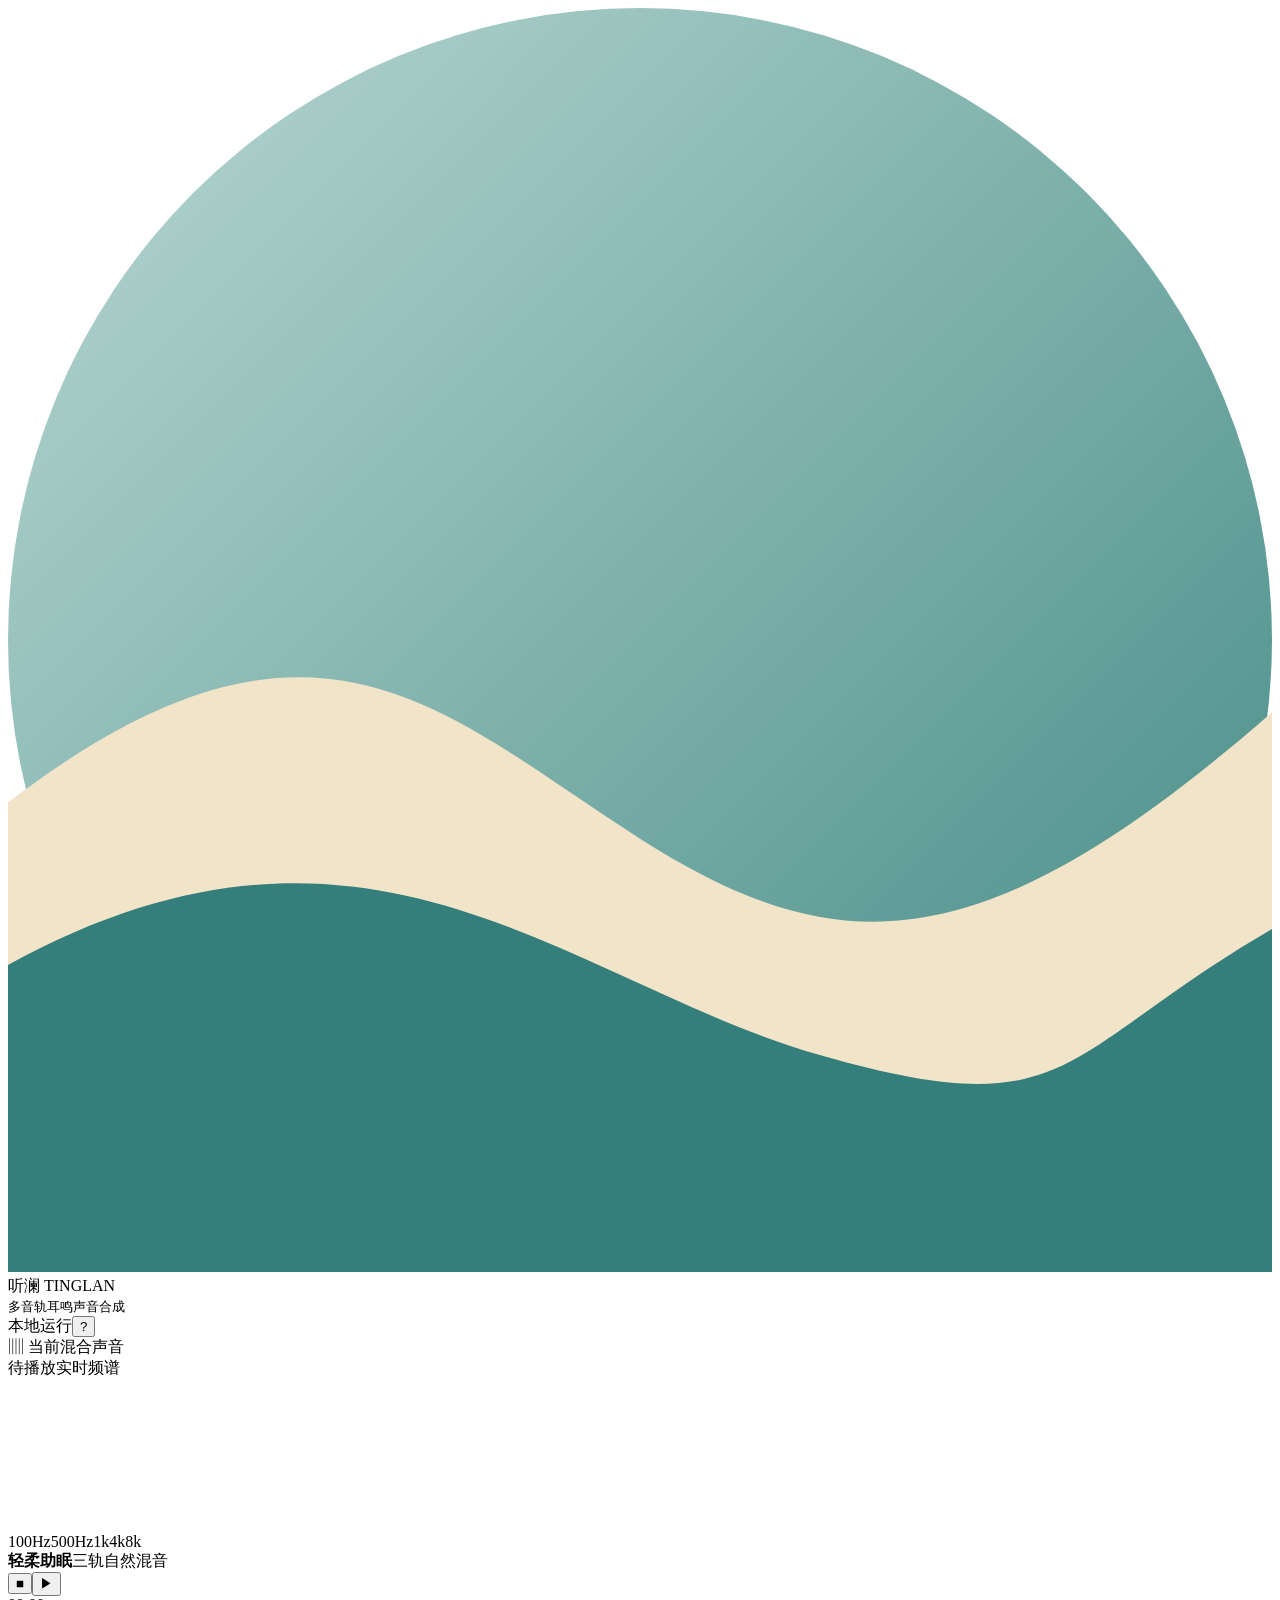
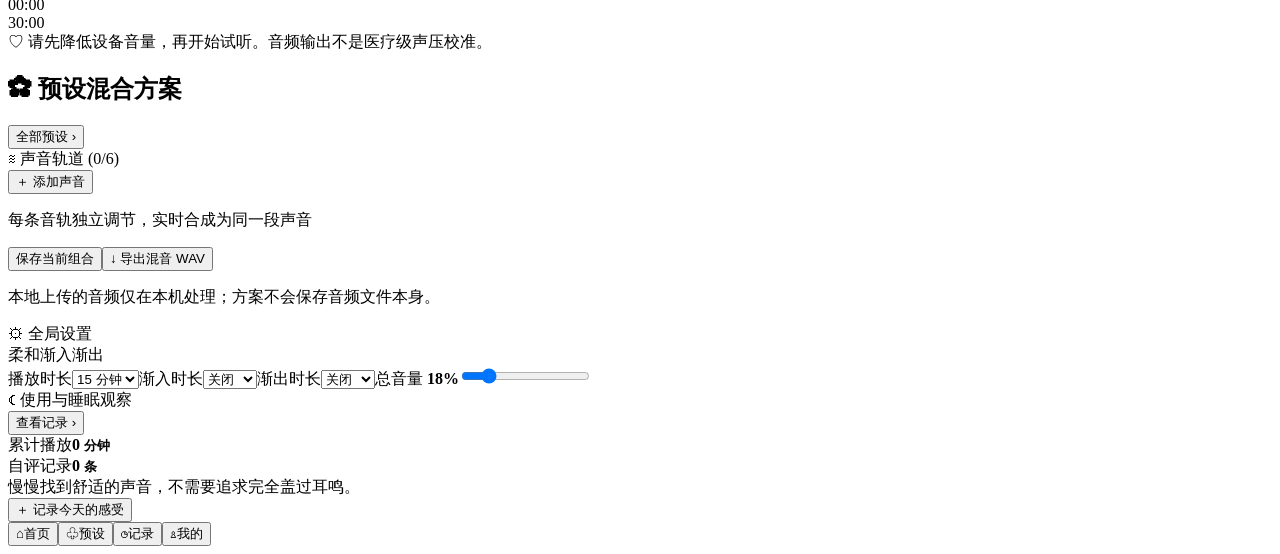
==== index.html @ 275d7456 "feat: add mobile-first four-page application shell" ====
<!doctype html>
<html lang="zh-CN">
<head>
<meta charset="UTF-8">
<meta name="viewport" content="width=device-width,initial-scale=1,viewport-fit=cover">
<meta name="theme-color" content="#f7f4ec">
<meta name="description" content="听澜 - 多音轨声音合成与耳鸣辅助管理工具。支持个性化声源混合、声音预设、使用与睡眠自评记录。">
<title>听澜 TINGLAN · 多音轨声音工作台</title>
<link rel="stylesheet" href="styles.css">
</head>
<body>
<div class="app-shell">
  <header class="app-header">
    <div class="brand-mark" aria-hidden="true"><svg viewBox="0 0 70 70"><defs><linearGradient id="logoBg" x1="0" y1="0" x2="1" y2="1"><stop stop-color="#bbd9d4"/><stop offset="1" stop-color="#3d8681"/></linearGradient></defs><circle cx="35" cy="35" r="35" fill="url(#logoBg)"/><path d="M0 44C17 31 24 39 35 46S54 53 70 39V70H0Z" fill="#f2e4c9"/><path d="M0 53C20 42 31 54 45 58S58 58 70 51V70H0Z" fill="#347e7b"/></svg></div>
    <div class="brand-name"><div>听澜 <span>TINGLAN</span></div><small>多音轨耳鸣声音合成</small></div>
    <div class="top-actions"><span class="local-pill"><span class="local-dot"></span> 本地运行</span><button class="icon-button" id="topHelp" title="使用须知" aria-label="使用须知">?</button></div>
  </header>
  <main id="page-home" class="page" aria-label="首页">
    <section class="panel hero-panel">
      <div class="section-title"><div><span class="mini-wave">▥</span> 当前混合声音</div><div class="hero-meta"><span class="quiet-chip" id="heroStatus">待播放</span><span class="quiet-chip">实时频谱</span></div></div>
      <div class="wave-frame"><canvas id="spectrum" aria-label="声音频谱示意图或实时频谱"></canvas><div class="frequency-legend"><span>100Hz</span><span>500Hz</span><span>1k</span><span>4k</span><span>8k</span></div></div>
      <div class="player-line"><div class="player-text"><strong id="activeName">轻柔助眠</strong><span id="trackSummary">三轨自然混音</span></div><div class="player-actions"><button class="round-light" id="stopBtn" title="结束播放" aria-label="结束播放">■</button><button class="play-primary" id="playBtn" aria-label="开始播放">▶</button></div></div>
      <div class="progress-line"><span id="timeElapsed">00:00</span><div class="progress-track"><div id="progressFill"></div></div><span id="timeTotal">30:00</span></div>
      <div class="safe-note"><span>♡</span> 请先降低设备音量，再开始试听。音频输出不是医疗级声压校准。</div>
    </section>
    <section class="section-block"><div class="section-heading"><h2><span class="heading-icon">✿</span> 预设混合方案</h2><button class="text-link" data-page-link="presets">全部预设 <span>›</span></button></div><div id="quickPresets" class="quick-presets"></div></section>
    <section class="panel mixer-panel"><div class="section-title"><div><span class="mini-wave">≋</span> 声音轨道 <span class="count-muted" id="trackCount">(0/6)</span></div><button class="subtle-btn" id="addTrack">＋ 添加声音</button></div><p class="sub-description">每条音轨独立调节，实时合成为同一段声音</p><div id="trackList" class="track-list"></div><div class="mixer-footer"><button class="outline-btn" id="saveMix">保存当前组合</button><button class="outline-btn" id="exportWav">↓ 导出混音 WAV</button></div><p class="microcopy">本地上传的音频仅在本机处理；方案不会保存音频文件本身。</p></section>
    <section class="panel global-panel"><div class="section-title"><div><span class="heading-icon">⚙</span> 全局设置</div><span class="quiet-chip">柔和渐入渐出</span></div><div class="setting-grid"><label>播放时长<select id="duration"><option value="15">15 分钟</option><option value="30">30 分钟</option><option value="45">45 分钟</option><option value="60">60 分钟</option><option value="90">90 分钟</option></select></label><label>渐入时长<select id="fadeIn"><option value="0">关闭</option><option value="3">3 秒</option><option value="5">5 秒</option><option value="10">10 秒</option></select></label><label>渐出时长<select id="fadeOut"><option value="0">关闭</option><option value="3">3 秒</option><option value="5">5 秒</option><option value="10">10 秒</option></select></label><label>总音量 <strong id="masterVal">18%</strong><input id="masterVolume" type="range" min="0" max="100" step="1" value="18" aria-label="总音量"></label></div></section>
    <section class="panel mini-journal"><div class="section-title"><div><span class="heading-icon">☾</span> 使用与睡眠观察</div><button class="text-link" data-page-link="records">查看记录 ›</button></div><div class="journal-highlight"><div><span class="muted">累计播放</span><strong id="todayMinutes">0 <small>分钟</small></strong></div><div><span class="muted">自评记录</span><strong id="homeLogCount">0 <small>条</small></strong></div><div class="journal-note">慢慢找到舒适的声音，不需要追求完全盖过耳鸣。</div></div><button class="subtle-btn wide" data-action="openJournal">＋ 记录今天的感受</button></section>
  </main>
  <main id="page-presets" class="page" hidden aria-label="预设">
    <section class="search-row"><label class="search-field"><span>⌕</span><input type="search" id="presetSearch" placeholder="搜索预设 / 声音组合" autocomplete="off"></label><button class="icon-button" id="resetFilter" title="清除筛选">☷</button></section>
    <div class="category-chips" id="categoryChips"></div>
    <section class="feature-banner"><div class="feature-copy"><span class="feature-eyebrow">✦ 今晚的声音建议</span><h2>给安静的夜晚<br>一点柔和的背景声</h2><p>雨声与低频宽带声音轻柔融合，试着让注意力从耳鸣转向环境。</p><button class="primary-small" data-preset="sleep">使用轻柔助眠 <span>›</span></button></div><div class="moon-art" aria-hidden="true"><span></span><i></i><b></b></div></section>
    <div class="section-heading"><h2><span class="heading-icon">▦</span> 精选预设</h2><span class="section-hint">点击即可加载到混音器</span></div><div id="presetGrid" class="preset-grid"></div>
    <div class="section-heading my-heading"><h2><span class="heading-icon">♧</span> 我的自定义预设</h2><span class="section-hint" id="customCount">0 个</span></div><div id="customPresets" class="custom-presets"></div><button class="primary full-width create-preset" data-action="newMix">＋ 新建混合方案</button>
  </main>
  <main id="page-records" class="page" hidden aria-label="记录">
    <section class="panel overview-panel"><div class="section-title"><div><span class="heading-icon">▥</span> 本周概览</div><span class="muted smaller" id="weekRange"></span></div><div class="metric-grid"><div><span>本周播放</span><strong id="weeklyDuration">0<small>分钟</small></strong><em>已完成播放</em></div><div><span>记录天数</span><strong id="weeklyDays">0<small>天</small></strong><em>使用或自评</em></div><div><span>平均入睡</span><strong id="averageSleep">—<small>分钟</small></strong><em>仅统计已填记录</em></div></div></section>
    <section class="panel chart-panel"><div class="section-title"><div><span class="heading-icon">〰</span> 耳鸣困扰变化</div><div class="segments" id="trendSegments"><button data-days="7" class="selected">7天</button><button data-days="30">30天</button><button data-days="90">90天</button></div></div><p class="sub-description">0表示完全不困扰，10表示极度困扰；显示的是你的自评，不是听力检测结果。</p><div id="chartWrap"><canvas id="trendCanvas"></canvas><div id="chartEmpty" class="chart-empty" hidden>还没有自评数据 · 记录后会显示趋势</div></div></section>
    <section class="panel list-panel"><div class="section-title"><div><span class="heading-icon">☾</span> 睡眠记录</div><button class="text-link" data-action="openJournal">＋ 添加</button></div><div id="sleepRows" class="data-rows"></div></section>
    <section class="panel list-panel"><div class="section-title"><div><span class="heading-icon">♧</span> 声音使用日志</div><span class="section-hint" id="sessionsCount"></span></div><div id="sessionRows" class="data-rows"></div></section>
    <section class="panel list-panel"><div class="section-title"><div><span class="heading-icon">✎</span> 自评日记</div><button class="text-link" data-action="openJournal">新增自评 ›</button></div><div id="journalRows" class="data-rows"></div></section>
    <section class="panel export-panel"><div><h3>导出个人记录</h3><p>下载本机保存的声音使用及自评数据，便于复诊时和医生讨论。</p></div><button class="primary-small" id="exportCsv">↓ 导出 CSV</button></section>
  </main>
  <main id="page-me" class="page" hidden aria-label="我的">
    <section class="profile-panel"><div class="profile-avatar"><svg viewBox="0 0 70 70"><circle cx="35" cy="35" r="35" fill="#b0d2ce"/><path d="M0 48L23 21l17 21 12-15 18 24v19H0" fill="#82b6b1"/><path d="M0 57q16-14 35 0t35-4v17H0" fill="#408984"/></svg></div><div class="profile-detail"><h2 id="profileName">听澜用户</h2><p>你的声音偏好，仅保存在此设备</p><span class="soft-tag">☘ 温柔聆听者</span></div><button class="profile-edit" id="editName">编辑 ›</button></section>
    <section class="panel user-stats"><div><span>我的预设</span><strong id="myPresetCount">0 <small>个</small></strong></div><div><span>累计播放</span><strong id="myHours">0 <small>分钟</small></strong></div><div><span>自评记录</span><strong id="myLogCount">0 <small>条</small></strong></div></section>
    <section class="panel menu-panel"><button data-page-link="presets"><span>♧</span> 我的预设 <b>›</b></button><button data-action="playbackSettings"><span>☷</span> 播放设置 <b>›</b></button><button data-action="tinnitusFile"><span>▤</span> 耳鸣档案 <b>›</b></button><button data-action="openJournal"><span>☾</span> 睡眠与耳鸣自评 <b>›</b></button><button data-action="exportBackup"><span>⇧</span> 导出完整数据 <b>›</b></button><label class="menu-upload"><span>⇩</span> 导入数据备份 <b>›</b><input type="file" id="importBackup" accept=".json,application/json" hidden></label><button data-action="help"><span>?</span> 使用须知与安全 <b>›</b></button><button data-action="clearData" class="danger-menu"><span>⌫</span> 清除本地记录 <b>›</b></button></section>
    <section class="panel privacy-panel"><span class="privacy-icon">♧</span><div><h3>您的数据属于您</h3><p>声音合成、试听、保存和自评均在当前浏览器本地运行。清理浏览器数据可能导致记录丢失，请定期备份。</p></div></section>
    <section class="landscape-card"><div>保持舒适音量<br>慢慢找到适合你的声音组合</div><div class="hills" aria-hidden="true"></div></section>
    <p class="disclaimer-footer">听澜是声音丰富化与自我观察辅助工具，不是经过临床验证的耳鸣治疗设备，也不能替代诊疗。</p>
  </main>
  <nav class="tabbar" aria-label="主导航"><button class="tab active" data-page="home" aria-current="page"><span class="tab-icon">⌂</span><span>首页</span></button><button class="tab" data-page="presets"><span class="tab-icon">♧</span><span>预设</span></button><button class="tab" data-page="records"><span class="tab-icon">◷</span><span>记录</span></button><button class="tab" data-page="me"><span class="tab-icon">♙</span><span>我的</span></button></nav>
</div>
<div id="overlay" class="overlay" hidden><div class="dialog" role="dialog" aria-modal="true" aria-labelledby="dialogTitle"><div class="dialog-top"><h2 id="dialogTitle">设置</h2><button class="icon-button" id="dialogClose" aria-label="关闭">✕</button></div><div id="dialogBody"></div><div id="dialogFooter" class="dialog-footer"></div></div></div>
<div id="toast" role="status" aria-live="polite"></div>
<script src="app.js" defer></script>
</body>
</html>
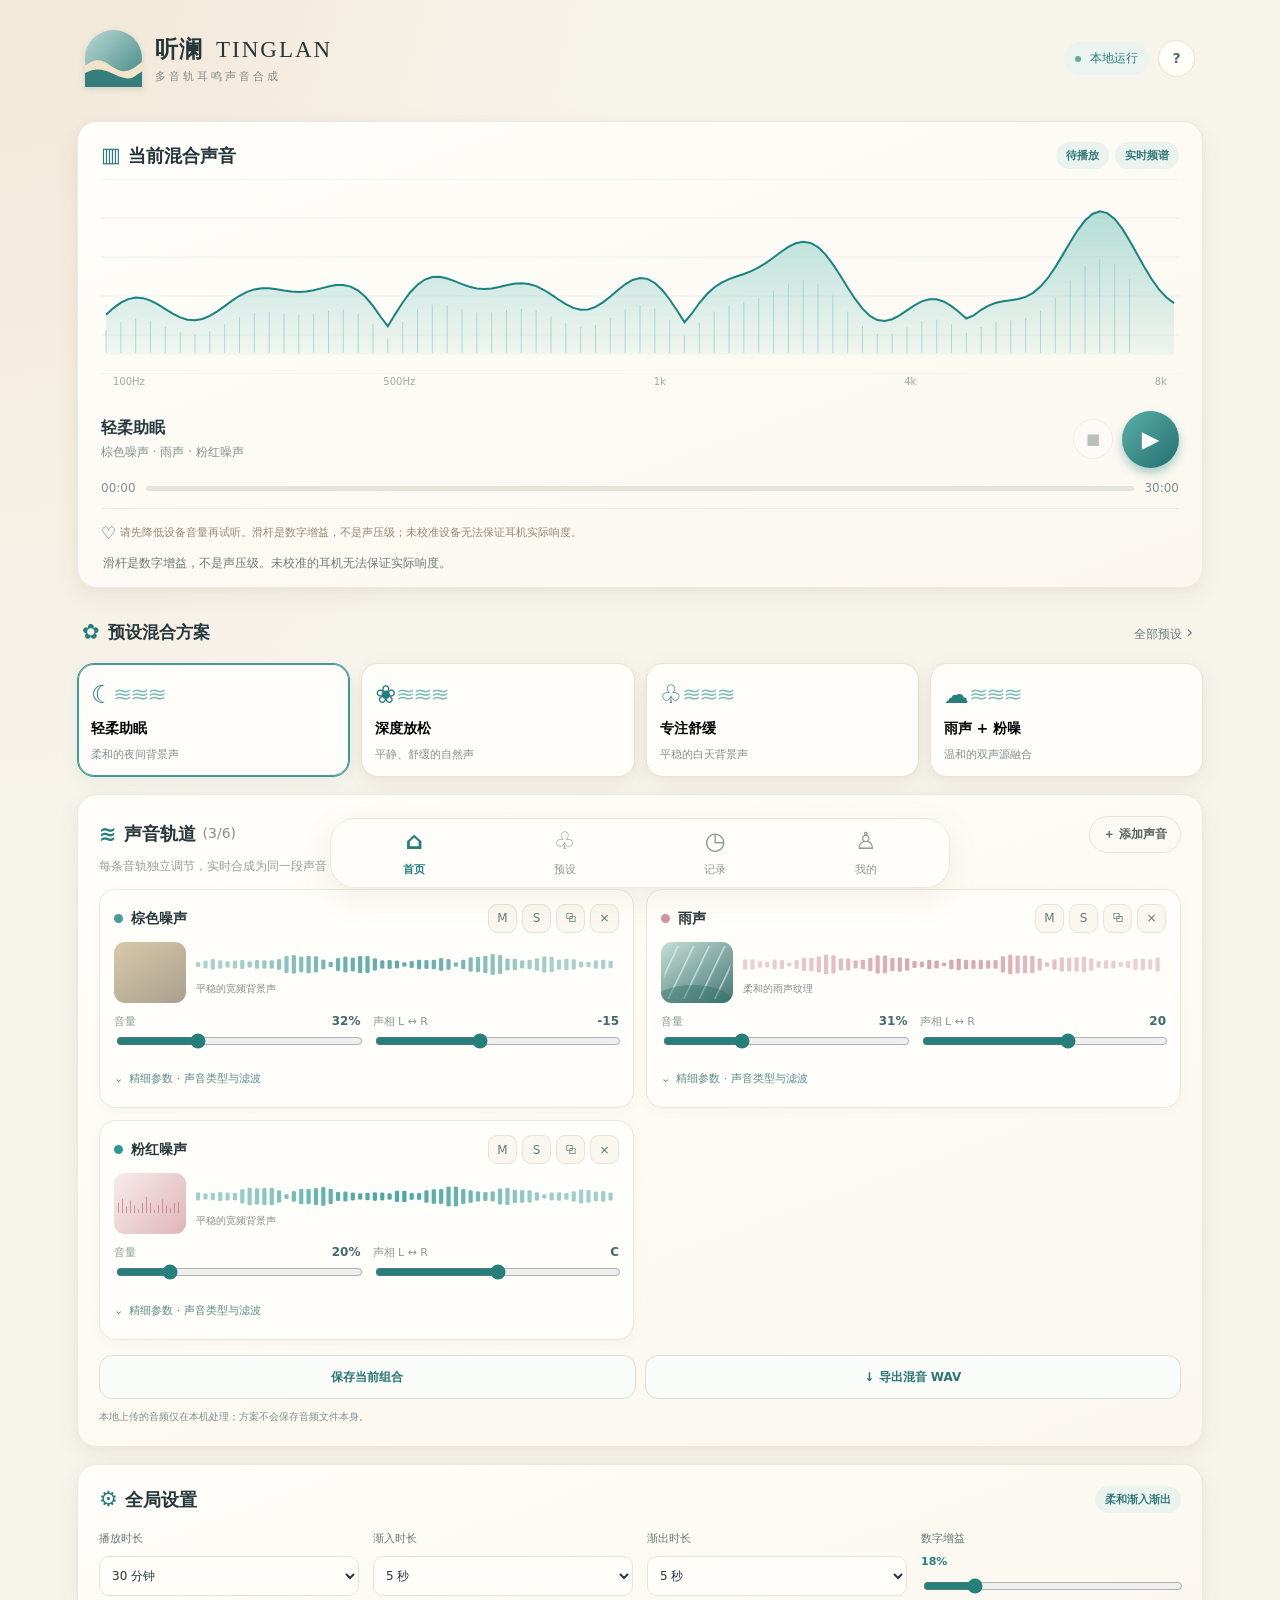
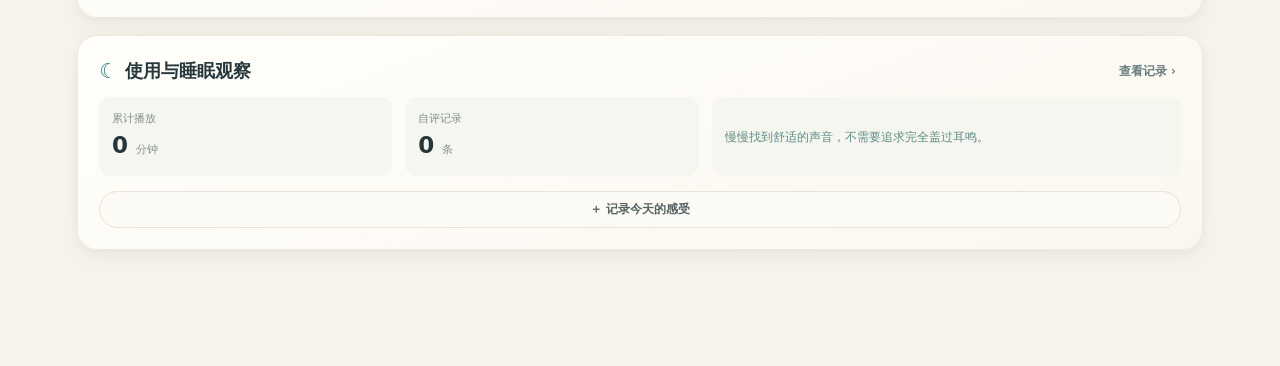
==== commit 06120231: "feat: implement IndexedDB for persistent storage, enhance playback state management, and update UI e" ====
--- a/index.html
+++ b/index.html
@@ -21,11 +21,13 @@
       <div class="wave-frame"><canvas id="spectrum" aria-label="声音频谱示意图或实时频谱"></canvas><div class="frequency-legend"><span>100Hz</span><span>500Hz</span><span>1k</span><span>4k</span><span>8k</span></div></div>
       <div class="player-line"><div class="player-text"><strong id="activeName">轻柔助眠</strong><span id="trackSummary">三轨自然混音</span></div><div class="player-actions"><button class="round-light" id="stopBtn" title="结束播放" aria-label="结束播放">■</button><button class="play-primary" id="playBtn" aria-label="开始播放">▶</button></div></div>
       <div class="progress-line"><span id="timeElapsed">00:00</span><div class="progress-track"><div id="progressFill"></div></div><span id="timeTotal">30:00</span></div>
-      <div class="safe-note"><span>♡</span> 请先降低设备音量，再开始试听。音频输出不是医疗级声压校准。</div>
+      <div class="safe-note"><span>♡</span> 请先降低设备音量再试听。滑杆是数字增益，不是声压级；未校准设备无法保证耳机实际响度。</div>
+      <p id="outputMeter" class="output-meter">播放时会监测数字峰值。这不能换算成耳机声压。</p>
+      <button type="button" class="text-link discomfort-btn" id="discomfortBtn" hidden>因不适停止</button>
     </section>
     <section class="section-block"><div class="section-heading"><h2><span class="heading-icon">✿</span> 预设混合方案</h2><button class="text-link" data-page-link="presets">全部预设 <span>›</span></button></div><div id="quickPresets" class="quick-presets"></div></section>
     <section class="panel mixer-panel"><div class="section-title"><div><span class="mini-wave">≋</span> 声音轨道 <span class="count-muted" id="trackCount">(0/6)</span></div><button class="subtle-btn" id="addTrack">＋ 添加声音</button></div><p class="sub-description">每条音轨独立调节，实时合成为同一段声音</p><div id="trackList" class="track-list"></div><div class="mixer-footer"><button class="outline-btn" id="saveMix">保存当前组合</button><button class="outline-btn" id="exportWav">↓ 导出混音 WAV</button></div><p class="microcopy">本地上传的音频仅在本机处理；方案不会保存音频文件本身。</p></section>
-    <section class="panel global-panel"><div class="section-title"><div><span class="heading-icon">⚙</span> 全局设置</div><span class="quiet-chip">柔和渐入渐出</span></div><div class="setting-grid"><label>播放时长<select id="duration"><option value="15">15 分钟</option><option value="30">30 分钟</option><option value="45">45 分钟</option><option value="60">60 分钟</option><option value="90">90 分钟</option></select></label><label>渐入时长<select id="fadeIn"><option value="0">关闭</option><option value="3">3 秒</option><option value="5">5 秒</option><option value="10">10 秒</option></select></label><label>渐出时长<select id="fadeOut"><option value="0">关闭</option><option value="3">3 秒</option><option value="5">5 秒</option><option value="10">10 秒</option></select></label><label>总音量 <strong id="masterVal">18%</strong><input id="masterVolume" type="range" min="0" max="100" step="1" value="18" aria-label="总音量"></label></div></section>
+    <section class="panel global-panel"><div class="section-title"><div><span class="heading-icon">⚙</span> 全局设置</div><span class="quiet-chip">柔和渐入渐出</span></div><div class="setting-grid"><label>播放时长<select id="duration"><option value="15">15 分钟</option><option value="30">30 分钟</option><option value="45">45 分钟</option><option value="60">60 分钟</option><option value="90">90 分钟</option></select></label><label>渐入时长<select id="fadeIn"><option value="0">关闭</option><option value="3">3 秒</option><option value="5">5 秒</option><option value="10">10 秒</option></select></label><label>渐出时长<select id="fadeOut"><option value="0">关闭</option><option value="3">3 秒</option><option value="5">5 秒</option><option value="10">10 秒</option></select></label><label>数字增益 <strong id="masterVal">18%</strong><input id="masterVolume" type="range" min="0" max="100" step="1" value="18" aria-label="数字增益"></label></div></section>
     <section class="panel mini-journal"><div class="section-title"><div><span class="heading-icon">☾</span> 使用与睡眠观察</div><button class="text-link" data-page-link="records">查看记录 ›</button></div><div class="journal-highlight"><div><span class="muted">累计播放</span><strong id="todayMinutes">0 <small>分钟</small></strong></div><div><span class="muted">自评记录</span><strong id="homeLogCount">0 <small>条</small></strong></div><div class="journal-note">慢慢找到舒适的声音，不需要追求完全盖过耳鸣。</div></div><button class="subtle-btn wide" data-action="openJournal">＋ 记录今天的感受</button></section>
   </main>
   <main id="page-presets" class="page" hidden aria-label="预设">
@@ -55,6 +57,6 @@
 </div>
 <div id="overlay" class="overlay" hidden><div class="dialog" role="dialog" aria-modal="true" aria-labelledby="dialogTitle"><div class="dialog-top"><h2 id="dialogTitle">设置</h2><button class="icon-button" id="dialogClose" aria-label="关闭">✕</button></div><div id="dialogBody"></div><div id="dialogFooter" class="dialog-footer"></div></div></div>
 <div id="toast" role="status" aria-live="polite"></div>
-<script src="app.js" defer></script>
+<script type="module" src="app.js"></script>
 </body>
 </html>
--- a/styles.css
+++ b/styles.css
@@ -0,0 +1,14 @@
+:root{--bg:#f7f4ec;--paper:#fffdf8;--paper2:#fbf7ef;--ink:#26373b;--muted:#82908f;--teal:#267f7b;--teal2:#48aaa4;--teal-soft:#deeeea;--border:#e9e3d8;--shadow:0 8px 24px rgba(97,81,59,.065),0 2px 7px rgba(97,81,59,.035);--radius:20px;color-scheme:light}
+*{box-sizing:border-box}html{scroll-behavior:smooth}body{margin:0;font:14px/1.55 -apple-system,BlinkMacSystemFont,"PingFang SC","Microsoft YaHei",Inter,system-ui,sans-serif;background:radial-gradient(ellipse at 0 -15%,#f1e4d2,transparent 36%),var(--bg);color:var(--ink)}button,input,select,textarea{font:inherit}button{cursor:pointer}button:disabled{opacity:.45;cursor:not-allowed}button:focus-visible,input:focus-visible,select:focus-visible{outline:2px solid var(--teal);outline-offset:3px}button{-webkit-tap-highlight-color:transparent}input[type=range]{accent-color:var(--teal);width:100%;cursor:pointer}h1,h2,h3,p{margin-top:0}h2{font-size:18px}h3{font-size:15px}p{color:var(--muted)}.app-shell{max-width:1170px;margin:0 auto;padding:18px 22px 116px}.app-header{display:flex;align-items:center;gap:13px;margin-bottom:22px;padding:12px 8px}.brand-mark{width:57px;height:57px;flex:none}.brand-mark svg{width:100%;height:100%;filter:drop-shadow(0 2px 3px #5c8d8840)}.brand-name{flex:1;font-size:23px;font-weight:720;letter-spacing:1px;white-space:nowrap}.brand-name span{font-weight:500;letter-spacing:2px;margin-left:4px;font-family:Georgia,serif}.brand-name small{display:block;color:var(--muted);letter-spacing:3px;font-weight:500;font-size:11px}.top-actions{display:flex;gap:9px;align-items:center}.local-pill{font-size:12px;color:var(--teal);background:#ecf4f0;padding:7px 11px;border-radius:30px}.local-dot{display:inline-block;width:6px;height:6px;border-radius:50%;background:#5eae99;margin-right:5px}.icon-button{border:1px solid var(--border);background:var(--paper);border-radius:50%;width:37px;height:37px;color:#586e70;display:inline-flex;justify-content:center;align-items:center;font-weight:700}.page{display:grid;gap:17px;align-content:start}.page[hidden]{display:none!important}.panel{background:linear-gradient(160deg,#fffefa,#fbf7f0);border:1px solid #eee9df;box-shadow:var(--shadow);border-radius:var(--radius);padding:21px}.section-title{display:flex;align-items:center;justify-content:space-between;gap:9px;font-size:18px;font-weight:750}.section-title>div:first-child{display:flex;align-items:center;gap:7px}.section-heading{display:flex;justify-content:space-between;align-items:center;margin:9px 5px 0;gap:8px}.section-heading h2{margin:0;font-size:17px;display:flex;align-items:center;gap:8px}.heading-icon,.mini-wave{color:var(--teal);font-size:21px;line-height:1}.text-link{border:0;background:transparent;color:#687d7d;font-size:12px;padding:5px}.text-link span{font-size:17px}.muted,.section-hint{color:var(--muted)}.section-hint{font-size:11px}.count-muted{color:var(--muted);font-weight:450;font-size:14px}.quiet-chip{color:#357a79;background:#eaf3ee;font-size:11px;font-weight:600;border-radius:20px;padding:5px 10px;white-space:nowrap}.hero-meta{display:flex;gap:6px}.hero-panel{padding:20px 23px 15px}.wave-frame{height:222px;position:relative;margin:9px 0 10px}.wave-frame canvas{display:block;width:100%;height:calc(100% - 27px)}.frequency-legend{display:flex;justify-content:space-between;color:#a0aaa6;font-size:10px;padding:0 12px}.player-line{display:flex;align-items:center;justify-content:space-between;gap:10px}.player-text strong{display:block;font-size:16px}.player-text span{font-size:12px;color:var(--muted)}.player-actions{display:flex;align-items:center;gap:9px}.play-primary{border:0;width:57px;height:57px;box-shadow:0 5px 10px #2e8d8466;color:white;border-radius:50%;background:linear-gradient(135deg,#5ab0a9,#236e6f);font-size:23px;display:grid;place-items:center}.round-light{width:40px;height:40px;border-radius:50%;border:1px solid #e3dfd5;background:#fff;color:#6c7f7e;font-size:15px}.progress-line{display:flex;align-items:center;gap:10px;font-size:12px;color:var(--muted);margin-top:11px}.progress-track{flex:1;height:5px;border-radius:8px;background:#e5e4db;overflow:hidden}.progress-track>div{width:0;height:100%;background:var(--teal2);border-radius:8px}.safe-note{font-size:11px;color:#988875;margin-top:11px;border-top:1px solid #f0ece3;padding-top:11px}.safe-note span{color:var(--teal);font-size:17px;vertical-align:middle}.section-block{display:grid;gap:12px}.quick-presets{display:grid;grid-template-columns:repeat(4,minmax(0,1fr));gap:11px}.quick-preset{background:#fffdf9;border:1px solid var(--border);box-shadow:var(--shadow);border-radius:17px;text-align:left;min-height:114px;padding:13px;display:flex;flex-direction:column;gap:6px;transition:transform .18s,border-color .18s}.quick-preset.selected{border-color:#3f9992;box-shadow:inset 0 0 0 1px #439b95,0 6px 18px #3f958512}.quick-preset:active{transform:scale(.98)}.quick-top{display:flex;align-items:center;justify-content:space-between}.quick-ico{font-size:25px;line-height:1;color:var(--teal)}.quick-wave{font-size:23px;color:#7cbdb3;letter-spacing:-2px;transform:scaleY(.85)}.quick-preset strong{font-size:14px}.quick-preset small{color:var(--muted);font-size:11px;white-space:nowrap;overflow:hidden;text-overflow:ellipsis}.subtle-btn{border:1px solid #eae3d9;background:#fcfaf4;color:#576363;border-radius:22px;font-size:12px;padding:8px 13px;font-weight:600}.subtle-btn:hover,.outline-btn:hover{border-color:#71b2a9}.sub-description{margin:4px 0 14px;font-size:12px;color:#94a09d}.track-list{display:grid;grid-template-columns:repeat(2,minmax(0,1fr));gap:12px}.track-card{border-radius:16px;background:#fffefa;border:1px solid #ebe7de;box-shadow:0 3px 10px #9e8e7710;padding:14px;min-width:0}.track-card.is-muted{opacity:.7}.track-mainline{display:flex;align-items:center;justify-content:space-between;gap:8px}.track-title{font-size:14px;font-weight:750;display:flex;gap:8px;align-items:center;min-width:0}.track-dot{display:inline-block;width:9px;height:9px;border-radius:50%;background:var(--track-color,#4f9f9a);flex:none}.track-title span:last-child{overflow:hidden;text-overflow:ellipsis;white-space:nowrap}.track-action{display:flex;gap:5px}.track-action button{width:29px;height:29px;border:1px solid var(--border);background:#faf7f0;color:#657c7b;border-radius:9px;font-size:12px}.track-action button.active{background:var(--teal-soft);color:var(--teal);border-color:#8bc6bc}.track-action button.delete:hover{color:#ba5751}.track-secondline{display:flex;gap:10px;align-items:center;margin:9px 0}.track-art{width:72px;height:61px;border-radius:11px;flex:none;overflow:hidden;position:relative;background:linear-gradient(145deg,#b8dad3,#478b83)}.track-art:before,.track-art:after{content:"";position:absolute}.track-art.rain{background:linear-gradient(145deg,#c6ded4,#457775)}.track-art.rain:before{inset:4px;background:repeating-linear-gradient(105deg,transparent 0 6px,#e9fcfdaa 7px,transparent 9px 15px);transform:skewX(-12deg)}.track-art.rain:after{width:78px;height:32px;border-radius:50%;background:#276d6066;left:-7px;bottom:-14px}.track-art.pink{background:linear-gradient(130deg,#f9ebec,#deb5ba)}.track-art.pink:after{left:4px;right:4px;top:22px;height:18px;background:repeating-linear-gradient(90deg,#b97d84 0 1px,transparent 1px 4px);opacity:.75;clip-path:polygon(0 42%,7% 17%,12% 68%,20% 25%,31% 82%,45% 4%,58% 86%,69% 18%,80% 79%,91% 30%,100% 47%,100% 100%,0 100%)}.track-art.band{background:linear-gradient(140deg,#123440,#0b2832)}.track-art.band:after{inset:7px;background:linear-gradient(90deg,transparent 12%,#65e5e97a 50%,transparent 88%);clip-path:polygon(0 95%,28% 95%,42% 82%,49% 5%,52% 5%,60% 88%,80% 95%,100% 95%,100% 100%,0 100%)}.track-art.stream{background:linear-gradient(135deg,#9dbdb0,#496c63)}.track-art.stream:after{inset:18px -10px -7px;border-radius:45%;background:repeating-linear-gradient(165deg,#c5e9e2 0px,#eaf1e3 3px,#7bbcb8 8px,#3e8f8b 12px)}.track-art.brown{background:linear-gradient(145deg,#d9c9aa,#aaa08f)}.track-art.white{background:linear-gradient(145deg,#dbe9e7,#8bb5b1)}.track-art.file{background:linear-gradient(145deg,#b0cace,#7198a5)}.track-art.notch{background:linear-gradient(145deg,#b5d4cd,#3a7c7d)}.track-visual{flex:1;min-width:0}.track-waves{width:100%;height:33px;display:block;color:var(--track-color,#3e9692)}.track-visual small{display:block;font-size:10px;color:var(--muted);white-space:nowrap;overflow:hidden;text-overflow:ellipsis}.track-control-row{display:flex;gap:12px;align-items:center}.volume-control{flex:1}.control-top{display:flex;align-items:center;justify-content:space-between;color:#8b9b98;font-size:11px;gap:6px}.control-top strong{color:#416b68;font-size:12px}.track-extra{display:grid;grid-template-columns:1fr 1fr;gap:9px;margin-top:11px;padding-top:11px;border-top:1px solid #f0ece4}.track-extra label{display:grid;gap:3px;font-size:10px;color:#81918e}.track-extra select,.track-extra input[type=number]{border:1px solid #eae5dc;background:#fbf9f3;color:#44615e;border-radius:9px;padding:7px 9px;width:100%;min-width:0;max-width:100%;font-size:12px}.track-extra .full{grid-column:span 2}.file-picker{display:inline-block;padding:7px 10px;text-align:center;background:#e9f2ee;border:1px dashed #80b4aa;border-radius:10px;color:#327a77;font-size:11px;cursor:pointer}.track-hint{font-size:10px;margin-top:8px;color:#a28b71}.mixer-footer{display:flex;gap:9px;margin-top:15px}.outline-btn{flex:1;border:1px solid #d9ded7;border-radius:13px;background:#f9fcf9;color:#2b7572;padding:12px 8px;font-weight:700;font-size:12px}.microcopy{font-size:10px;margin:10px 0 0}.setting-grid{display:grid;grid-template-columns:repeat(4,minmax(0,1fr));gap:14px;margin-top:16px}.setting-grid label{font-size:11px;color:#657876;display:grid;gap:6px}.setting-grid select{border:1px solid var(--border);background:#fffefa;border-radius:10px;padding:9px 8px;min-width:0;color:var(--ink);font-size:12px}.setting-grid strong{font-size:11px;color:var(--teal)}.journal-highlight{display:grid;grid-template-columns:1fr 1fr 1.6fr;gap:13px;margin:12px 0 15px}.journal-highlight>div{background:#f5f6ef;border-radius:12px;padding:13px}.journal-highlight .muted{font-size:11px;display:block}.journal-highlight strong{font-size:23px}.journal-highlight strong small{font-size:11px;font-weight:400;color:var(--muted)}.journal-highlight .journal-note{font-size:12px;color:#608b87;display:flex;align-items:center}.wide{width:100%}.search-row{display:flex;gap:10px}.search-field{flex:1;background:var(--paper);border-radius:40px;border:1px solid #eae4d9;display:flex;align-items:center;gap:10px;padding:0 17px;box-shadow:var(--shadow)}.search-field span{font-size:23px;color:#7e9490}.search-field input{width:100%;border:0;outline:none;background:none;min-height:45px;color:var(--ink);font-size:13px}.category-chips{display:flex;gap:8px;overflow:auto;scrollbar-width:none;margin:0 -3px;padding:0 3px 3px}.category-chips button{flex:none;border:1px solid #eae7de;padding:7px 16px;border-radius:40px;background:#fffefa;color:#5e6e6c;font-size:12px}.category-chips button.selected{background:linear-gradient(125deg,#53aea6,#23827c);color:white;border-color:transparent;box-shadow:0 2px 7px #66b3a536}.feature-banner{min-height:182px;position:relative;overflow:hidden;background:linear-gradient(110deg,#faf8ef 5%,#e5f0ea 57%,#397d7e 100%);border:1px solid #e4ece4;box-shadow:var(--shadow);border-radius:20px;padding:23px}.feature-copy{position:relative;z-index:2;max-width:59%}.feature-eyebrow{font-size:12px;color:#307d7b;font-weight:750}.feature-copy h2{font-size:21px;line-height:1.33;margin:9px 0 9px}.feature-copy p{font-size:11px;line-height:1.7;color:#728d87;margin:0 0 14px}.primary-small{border:none;border-radius:27px;background:linear-gradient(130deg,#48a9a2,#247e79);color:white;padding:9px 17px;font-size:12px;font-weight:750;white-space:nowrap}.moon-art{position:absolute;inset:0 0 0 48%;background:radial-gradient(circle at 64% 21%,#ffeed6cc 0 10px,transparent 11px),linear-gradient(0deg,#2f7479,#6aa9a4 60%,transparent);clip-path:polygon(0 70%,20% 47%,35% 63%,56% 23%,75% 46%,100% 22%,100% 100%,0 100%);opacity:.9}.moon-art span{position:absolute;inset:60% 0 0;background:repeating-linear-gradient(0deg,#d1e8de80 0 1px,transparent 1px 10px)}.preset-grid{display:grid;grid-template-columns:repeat(3,minmax(0,1fr));gap:12px}.preset-card{background:#fffefa;border:1px solid var(--border);border-radius:16px;padding:11px;text-align:left;min-width:0;box-shadow:var(--shadow);position:relative}.preset-card .art{height:90px;width:100%;border-radius:12px;margin-bottom:10px;position:relative;overflow:hidden}.art.moon{background:radial-gradient(circle at 74% 28%,#fcf3cc 0 10px,transparent 11px),linear-gradient(135deg,#bfd4db,#4c8791 75%)}.art.moon:after,.art.forest:after,.art.stream:after{content:"";position:absolute;inset:42% -12% -12%;background:#437e7e66;clip-path:polygon(0 50%,23% 8%,38% 55%,66% 12%,83% 46%,100% 6%,100% 100%,0 100%)}.art.forest{background:linear-gradient(140deg,#d5ddd2,#6eac9d)}.art.leaf{background:radial-gradient(ellipse at 46% 76%,#69a899 0 12%,transparent 13%),linear-gradient(145deg,#e3f0dd,#b8d2ba)}.art.rain{background:linear-gradient(145deg,#a7c8d0,#4d828d)}.art.rain:after{content:"";position:absolute;inset:0;background:repeating-linear-gradient(100deg,transparent 0 9px,#eef9fa66 10px,transparent 11px 18px)}.art.band{background:linear-gradient(145deg,#19424e,#267d80)}.art.band:after{content:"";position:absolute;width:65%;height:3px;left:18%;top:55%;box-shadow:0 0 14px #8df7ed;background:#8df7ed;transform:rotate(-19deg)}.art.stream{background:linear-gradient(145deg,#c7dad2,#4a9691)}.preset-card h3{margin:0 0 3px;font-size:14px;white-space:nowrap;overflow:hidden;text-overflow:ellipsis}.preset-card p{font-size:11px;margin:0 0 7px;min-height:16px;overflow:hidden;text-overflow:ellipsis;white-space:nowrap}.preset-card .tags{display:flex;gap:5px;flex-wrap:wrap}.tag{border-radius:20px;padding:3px 7px;font-size:9px;color:#64817e;background:#eaf1ed}.mini-wave-preview{height:20px;margin-bottom:5px;color:#5daaa5;display:flex;align-items:center;justify-content:space-between;overflow:hidden}.mini-wave-preview span{display:inline-block;background:#6cbab4;width:2px;border-radius:3px}.favorite-btn{position:absolute;right:15px;top:18px;z-index:1;background:#fff8;border:0;color:var(--teal);font-size:21px;line-height:1;width:29px;height:29px;border-radius:50%}.my-heading{margin-top:8px}.custom-presets{display:grid;gap:9px}.custom-preset{display:flex;align-items:center;gap:12px;background:var(--paper);border:1px solid var(--border);box-shadow:var(--shadow);border-radius:15px;padding:12px}.custom-bubble{background:#deede8;display:grid;place-items:center;border-radius:12px;width:48px;height:48px;font-size:24px;color:var(--teal)}.custom-text{flex:1;min-width:0}.custom-text strong{display:block}.custom-text span{display:block;overflow:hidden;text-overflow:ellipsis;white-space:nowrap;font-size:11px;color:var(--muted)}.tiny-outline{border:1px solid var(--border);border-radius:9px;background:#fffefa;color:var(--teal);font-size:11px;padding:7px 9px}.primary{background:linear-gradient(135deg,#52b1a6,#217b77);color:white;border:0;border-radius:30px;padding:13px 23px;font-weight:750}.full-width{width:100%}.create-preset{margin-bottom:10px}.overview-panel .metric-grid{display:grid;grid-template-columns:repeat(3,1fr);margin-top:15px}.metric-grid>div{padding:5px 12px;border-right:1px solid var(--border)}.metric-grid>div:last-child{border-right:0}.metric-grid span{font-size:12px;display:block;color:#667e7d}.metric-grid strong{display:block;font-size:29px;font-weight:760;color:#243f40;white-space:nowrap}.metric-grid strong small{font-size:11px;margin-left:3px;font-weight:550}.metric-grid em{display:block;font-style:normal;font-size:10px;color:#7b9b91}.smaller{font-size:11px}.segments{display:flex;background:#f0f3ed;border-radius:40px;padding:3px}.segments button{background:transparent;border:0;border-radius:30px;color:#627d76;font-size:11px;padding:5px 12px}.segments button.selected{background:var(--teal);color:white}.chart-panel .sub-description{margin-bottom:4px}#chartWrap{position:relative;height:230px}#trendCanvas{height:100%;width:100%}.chart-empty{position:absolute;inset:15px;display:flex;justify-content:center;align-items:center;font-size:12px;color:#90a09c;background:linear-gradient(180deg,#fbf9f400,#fbf9f4e8)}.data-rows{display:grid;gap:0}.data-row{display:flex;gap:10px;align-items:center;padding:12px 0;border-bottom:1px solid #efebe3}.data-row:last-child{border:0}.data-row .row-icon{width:40px;height:40px;border-radius:12px;background:#e8f2ed;display:grid;place-items:center;color:var(--teal);font-size:20px;flex:none}.row-content{min-width:0;flex:1}.row-content strong{font-size:13px;display:block}.row-content span{font-size:11px;color:var(--muted);display:block;overflow:hidden;text-overflow:ellipsis;white-space:nowrap}.row-tag{font-size:11px;color:#2b8278;background:#e9f2eb;border-radius:20px;padding:5px 9px;white-space:nowrap}.empty{padding:22px;text-align:center;color:#9ba8a4;font-size:12px}.export-panel{display:flex;align-items:center;justify-content:space-between;gap:10px}.export-panel h3{margin:0 0 4px}.export-panel p{font-size:11px;max-width:500px;margin:0}.profile-panel{border:1px solid #e1ebe5;background:linear-gradient(100deg,#fcf9f1,#eaf3e8);box-shadow:var(--shadow);padding:25px;display:flex;gap:16px;align-items:center;border-radius:21px;position:relative;overflow:hidden}.profile-avatar{width:76px;height:76px;flex:none}.profile-avatar svg{width:100%;height:100%}.profile-detail{flex:1;min-width:0;z-index:2}.profile-detail h2{margin:0;font-size:22px}.profile-detail p{font-size:11px;margin:2px 0 8px}.soft-tag{display:inline-block;color:#3f8e83;background:#e1f1ec;border-radius:20px;font-size:11px;padding:4px 10px}.profile-edit{align-self:flex-start;background:#fffaf4b8;border:1px solid #e4e3d9;border-radius:19px;padding:8px 11px;font-size:11px;z-index:3}.user-stats{display:grid;grid-template-columns:repeat(3,1fr)}.user-stats>div{text-align:center;border-right:1px solid var(--border)}.user-stats>div:last-child{border:0}.user-stats span{display:block;color:#6f817e;font-size:12px}.user-stats strong{font-size:28px}.user-stats small{font-size:11px;font-weight:500}.menu-panel{padding:7px 20px}.menu-panel button,.menu-upload{width:100%;border:0;border-bottom:1px solid #efebe3;text-align:left;display:flex;align-items:center;gap:15px;padding:15px 2px;color:#344849;background:transparent;font-weight:600;min-height:54px;cursor:pointer}.menu-panel button:last-child{border:0}.menu-panel button>span,.menu-upload>span{font-size:21px;width:29px;text-align:center;color:var(--teal)}.menu-panel b,.menu-upload b{margin-left:auto;font-size:22px;font-weight:400;color:#9bacaa}.danger-menu{color:#9a6561!important}.privacy-panel{display:flex;gap:18px;align-items:center}.privacy-icon{width:58px;height:58px;flex:none;display:grid;place-items:center;background:#eaf2ed;border-radius:50%;font-size:33px;color:#3f9990}.privacy-panel h3{margin:0 0 5px}.privacy-panel p{font-size:11px;margin:0}.landscape-card{background:linear-gradient(130deg,#ebf0e7,#d6e8e0);border-radius:20px;min-height:112px;padding:24px;color:#317f7d;font-size:19px;letter-spacing:2px;font-weight:750;position:relative;overflow:hidden}.hills{position:absolute;inset:20px 0 0 46%;background:#99c8bc88;clip-path:polygon(0 76%,19% 45%,36% 76%,50% 35%,64% 55%,75% 11%,100% 55%,100% 100%,0 100%)}.disclaimer-footer{font-size:11px;text-align:center;line-height:1.7}.tabbar{position:fixed;bottom:12px;left:50%;transform:translateX(-50%);width:min(620px,calc(100% - 38px));display:grid;grid-template-columns:repeat(4,1fr);padding:6px 8px;border-radius:24px;background:#fffdfaee;border:1px solid #ece6dc;box-shadow:0 10px 30px #8c897321;backdrop-filter:blur(18px);z-index:40}.tab{border:0;background:transparent;color:#8d9998;display:grid;place-items:center;gap:0;min-height:56px;font-size:11px}.tab-icon{font-size:24px;line-height:1.15}.tab.active{color:var(--teal);font-weight:750}.overlay{position:fixed;inset:0;background:#1e363b6e;z-index:100;display:flex;align-items:center;justify-content:center;padding:18px}.overlay[hidden]{display:none}.dialog{width:min(520px,100%);max-height:min(86vh,820px);overflow:auto;border-radius:22px;background:#fffdf8;box-shadow:0 20px 80px #1429293d;padding:21px}.dialog-top{display:flex;justify-content:space-between;align-items:center;margin-bottom:15px}.dialog-top h2{margin:0}.dialog-body{display:grid;gap:12px}.dialog label{font-size:12px;font-weight:600;display:grid;gap:5px;color:#506765}.dialog input:not([type=range]):not([type=checkbox]),.dialog select,.dialog textarea{border:1px solid #e4e3d9;background:#fcfaf6;padding:11px;border-radius:11px;width:100%;min-width:0;color:var(--ink)}.dialog textarea{min-height:80px}.dialog-info{border:1px solid #dfebe3;background:#f0f6f1;border-radius:13px;padding:12px;color:#647f79;font-size:12px;line-height:1.7}.dialog-footer{display:flex;gap:9px;justify-content:flex-end;margin-top:16px}.dialog-footer button{min-width:100px}.helper-text{font-size:11px;color:#8a9893;margin:0}#toast{position:fixed;z-index:110;bottom:102px;left:50%;transform:translate(-50%,15px);pointer-events:none;opacity:0;transition:opacity .2s,transform .2s;background:#2d5958e8;color:white;border-radius:30px;padding:10px 18px;box-shadow:0 5px 20px #0002;font-size:12px;max-width:90vw;text-align:center}#toast.visible{opacity:1;transform:translate(-50%,0)}
+@media(max-width:800px){.app-shell{padding:10px 12px 110px;max-width:600px}.app-header{margin-bottom:10px;padding:5px 3px 11px}.brand-mark{width:45px;height:45px}.brand-name{font-size:18px}.brand-name span{font-size:16px}.brand-name small{font-size:9px;letter-spacing:2px}.local-pill{display:none}.panel{padding:16px;border-radius:18px}.page{gap:13px}.hero-panel{padding:15px}.wave-frame{height:170px;margin:7px 0 1px}.section-title{font-size:15px}.section-heading h2{font-size:15px}.hero-meta .quiet-chip:last-child{display:none}.quick-presets{grid-template-columns:repeat(4,minmax(0,1fr));gap:7px}.quick-preset{padding:9px 8px;min-height:96px;border-radius:13px}.quick-ico{font-size:22px}.quick-wave{font-size:13px}.quick-preset strong{font-size:11px}.quick-preset small{font-size:9px}.track-list{grid-template-columns:1fr}.setting-grid{grid-template-columns:repeat(2,minmax(0,1fr));gap:12px}.setting-grid label{border-right:1px solid var(--border);padding-right:12px}.setting-grid label:nth-child(even){border-right:0}.journal-highlight{grid-template-columns:1fr 1fr;gap:8px}.journal-highlight .journal-note{grid-column:span 2;font-size:11px}.preset-grid{grid-template-columns:repeat(2,minmax(0,1fr));gap:10px}.feature-banner{min-height:172px;padding:17px}.feature-copy{max-width:66%}.feature-copy h2{font-size:17px}.feature-copy p{font-size:10px}.profile-panel{padding:18px}.profile-avatar{width:60px;height:60px}.profile-detail h2{font-size:19px}.metric-grid strong{font-size:23px!important}.metric-grid>div{padding:5px 9px}.overview-panel{padding:15px}.tabbar{bottom:0;left:0;transform:none;width:100%;border-radius:18px 18px 0 0;border-bottom:0;padding-bottom:max(8px,env(safe-area-inset-bottom));box-shadow:0 -2px 18px #b9b09e29}.tab{min-height:52px}.export-panel{align-items:flex-start}.export-panel .primary-small{align-self:center}.local-pill{display:none}}
+@media(max-width:390px){.app-shell{padding:8px 10px 110px}.brand-mark{width:40px;height:40px}.brand-name{font-size:16px}.brand-name span{font-size:14px}.brand-name small{font-size:9px}.quick-preset small{display:none}.quick-preset{min-height:80px}.quick-wave{display:none}.track-art{width:62px;height:55px}.track-control-row{gap:8px}.track-card{padding:12px}.feature-copy{max-width:70%}.feature-copy p{font-size:9px}.metric-grid>div{padding:3px 6px}.metric-grid span{font-size:10px}.metric-grid strong{font-size:21px!important}.section-hint{display:none}}
+@media(prefers-reduced-motion:reduce){*,*:before,*:after{scroll-behavior:auto!important;transition:none!important;animation:none!important}}
+.track-advanced{margin-top:9px}.track-advanced summary{cursor:pointer;list-style:none;font-size:11px;color:#588f87;padding:6px 0}.track-advanced summary:before{content:'⌄';display:inline-block;margin-right:6px}.track-advanced[open] summary:before{transform:rotate(180deg)}.track-advanced summary::-webkit-details-marker{display:none}
+
+.output-meter{margin:8px 2px 0;color:#6f7d78;font-size:12px;line-height:1.45}
+.output-meter.meter-alert{color:#9a5b4a}
+.discomfort-btn{margin-top:6px;padding:0;border:0;background:none;color:#9a5b4a}
+.filter-plot{display:block;width:100%;height:88px;margin-top:8px;border-radius:12px;background:#f6f4ee}
+.adverse-list{display:flex;flex-wrap:wrap;gap:8px 12px;align-items:center;margin:4px 0 8px;color:#66716d;font-size:13px}
+.adverse-list label{display:flex;align-items:center;gap:4px}
+.link-session{display:flex;align-items:center;gap:6px}
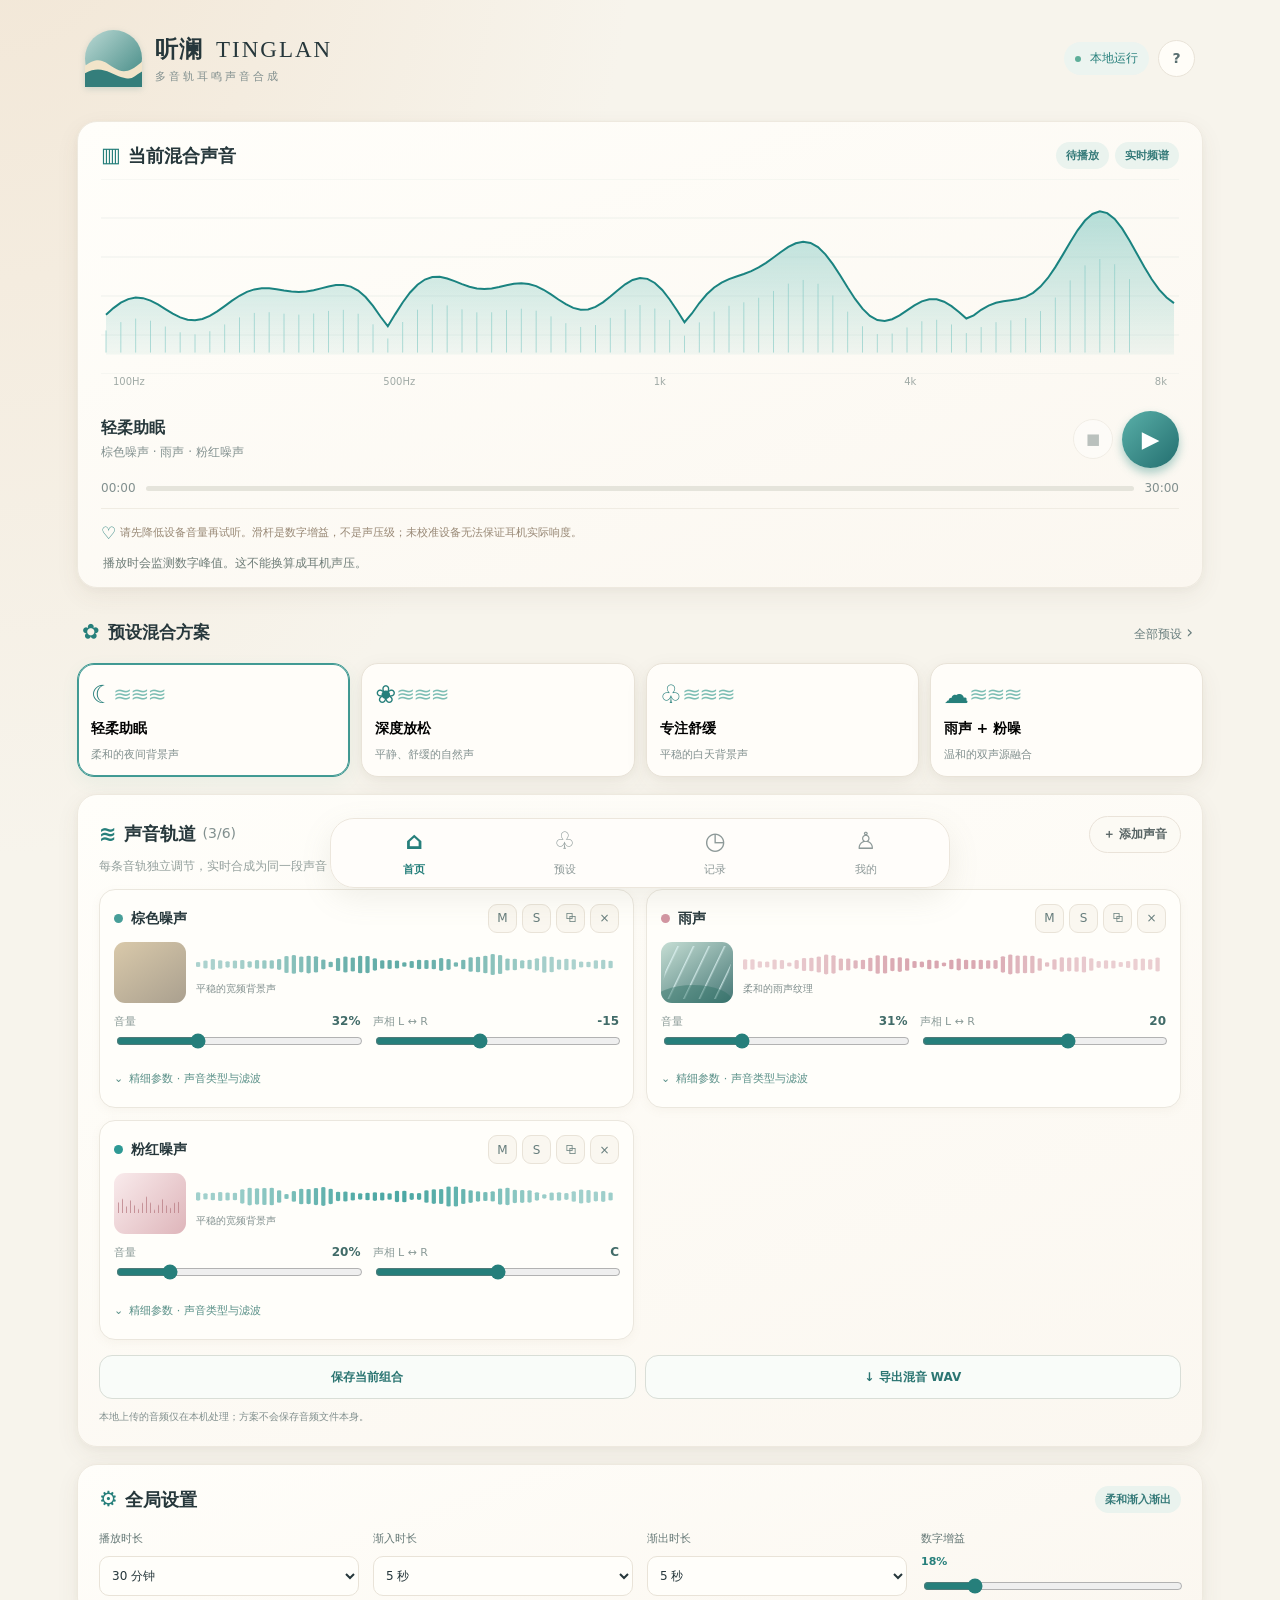
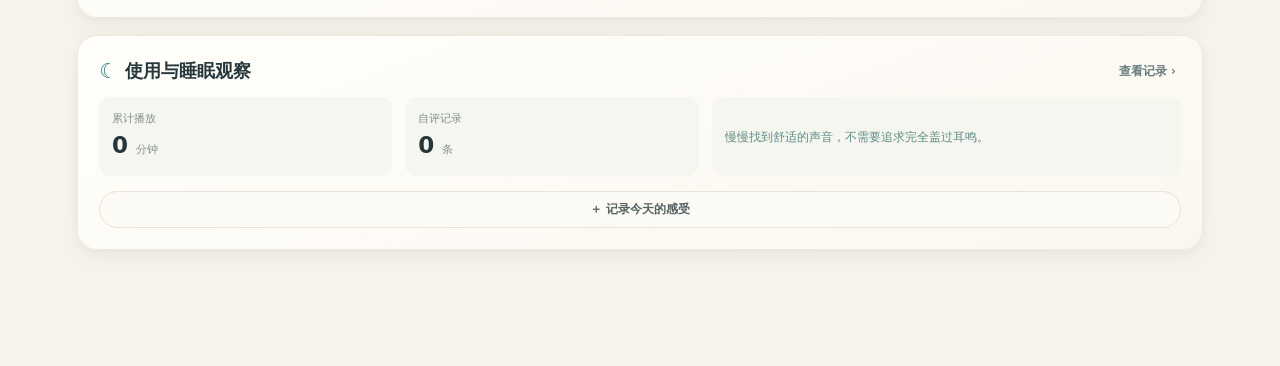
==== commit af950ef7: "fix: recalibrate output level and make protection reachable 电平与保护：数字增益重定标（master 0.17→1.0、track 0.54" ====
--- a/index.html
+++ b/index.html
@@ -6,6 +6,7 @@
 <meta name="theme-color" content="#f7f4ec">
 <meta name="description" content="听澜 - 多音轨声音合成与耳鸣辅助管理工具。支持个性化声源混合、声音预设、使用与睡眠自评记录。">
 <title>听澜 TINGLAN · 多音轨声音工作台</title>
+<link rel="icon" href="data:image/svg+xml,%3Csvg xmlns='http://www.w3.org/2000/svg' viewBox='0 0 64 64'%3E%3Crect width='64' height='64' rx='14' fill='%233d8681'/%3E%3Cpath d='M8 38c8-8 14 6 22 0s12-4 20-10' stroke='%23f2e4c9' stroke-width='5' fill='none' stroke-linecap='round'/%3E%3C/svg%3E">
 <link rel="stylesheet" href="styles.css">
 </head>
 <body>
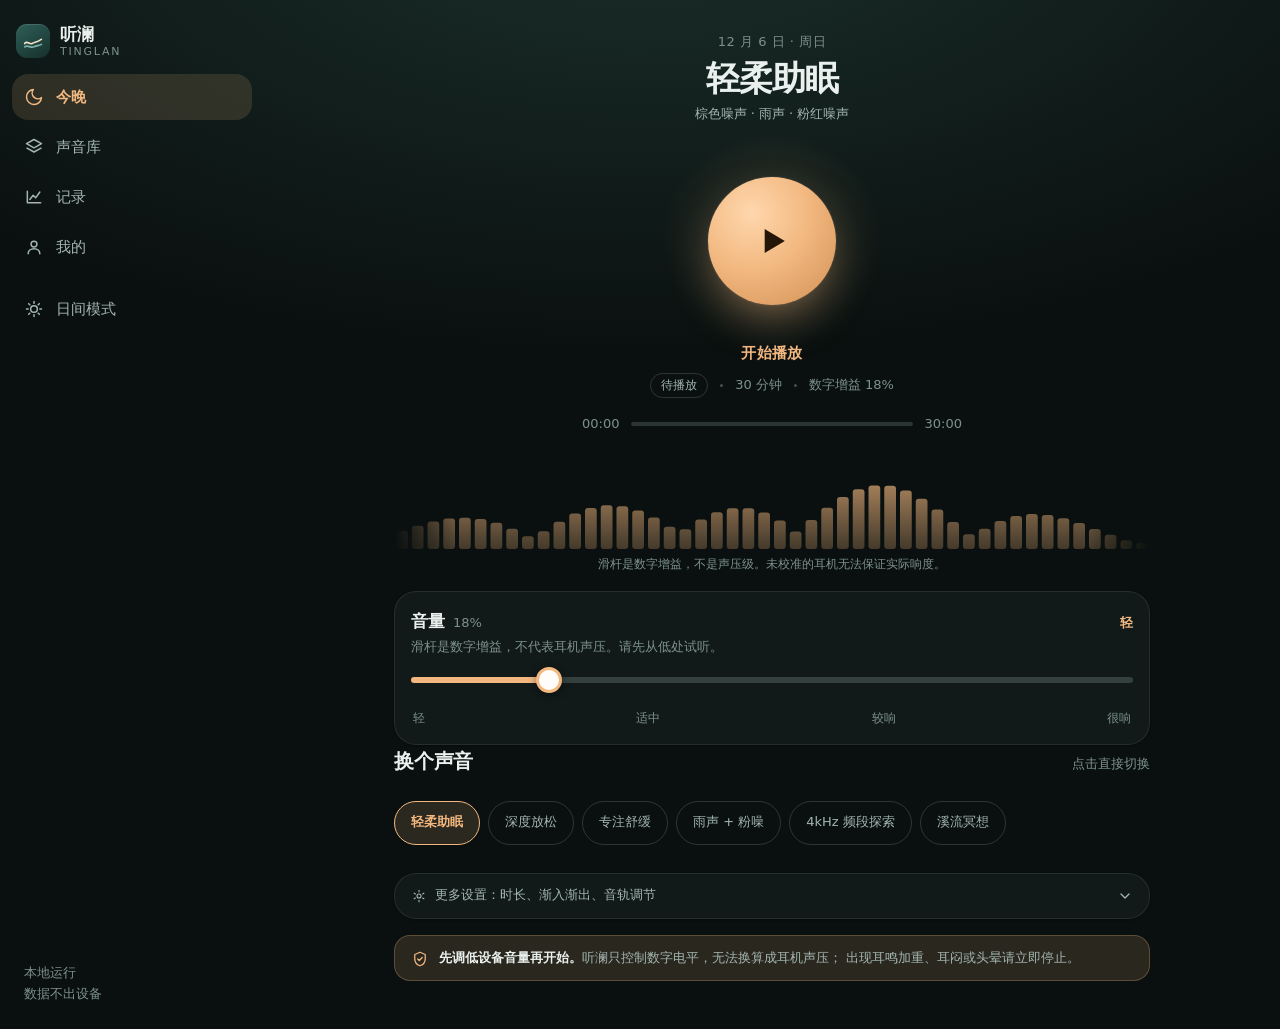
==== commit 0afad948: "feat(ui): 按「夜航」设计方案重构界面 - 双主题令牌：夜间默认暖琥珀，可切换日间，偏好持久化到 localStorage - 五视图骨架：今晚 / 调音台 / 声音库 / 记录 / 我的，桌" ====
--- a/index.html
+++ b/index.html
@@ -1,63 +1,380 @@
 <!doctype html>
-<html lang="zh-CN">
+<html lang="zh-CN" data-theme="night">
 <head>
 <meta charset="UTF-8">
 <meta name="viewport" content="width=device-width,initial-scale=1,viewport-fit=cover">
-<meta name="theme-color" content="#f7f4ec">
-<meta name="description" content="听澜 - 多音轨声音合成与耳鸣辅助管理工具。支持个性化声源混合、声音预设、使用与睡眠自评记录。">
-<title>听澜 TINGLAN · 多音轨声音工作台</title>
-<link rel="icon" href="data:image/svg+xml,%3Csvg xmlns='http://www.w3.org/2000/svg' viewBox='0 0 64 64'%3E%3Crect width='64' height='64' rx='14' fill='%233d8681'/%3E%3Cpath d='M8 38c8-8 14 6 22 0s12-4 20-10' stroke='%23f2e4c9' stroke-width='5' fill='none' stroke-linecap='round'/%3E%3C/svg%3E">
+<meta name="theme-color" id="themeColor" content="#0a100f">
+<meta name="description" content="听澜 - 多音轨声音合成与耳鸣自我观察工具。支持个性化声源混合、声音预设、使用与睡眠自评记录，全部数据保存在本机。">
+<title>听澜 TINGLAN · 今晚的声音</title>
+<link rel="icon" href="data:image/svg+xml,%3Csvg xmlns='http://www.w3.org/2000/svg' viewBox='0 0 64 64'%3E%3Crect width='64' height='64' rx='14' fill='%2316302c'/%3E%3Cpath d='M8 38c8-8 14 6 22 0s12-4 20-10' stroke='%23f2e4c9' stroke-width='5' fill='none' stroke-linecap='round'/%3E%3C/svg%3E">
 <link rel="stylesheet" href="styles.css">
 </head>
 <body>
-<div class="app-shell">
-  <header class="app-header">
-    <div class="brand-mark" aria-hidden="true"><svg viewBox="0 0 70 70"><defs><linearGradient id="logoBg" x1="0" y1="0" x2="1" y2="1"><stop stop-color="#bbd9d4"/><stop offset="1" stop-color="#3d8681"/></linearGradient></defs><circle cx="35" cy="35" r="35" fill="url(#logoBg)"/><path d="M0 44C17 31 24 39 35 46S54 53 70 39V70H0Z" fill="#f2e4c9"/><path d="M0 53C20 42 31 54 45 58S58 58 70 51V70H0Z" fill="#347e7b"/></svg></div>
-    <div class="brand-name"><div>听澜 <span>TINGLAN</span></div><small>多音轨耳鸣声音合成</small></div>
-    <div class="top-actions"><span class="local-pill"><span class="local-dot"></span> 本地运行</span><button class="icon-button" id="topHelp" title="使用须知" aria-label="使用须知">?</button></div>
+
+<!-- 图标集：内联 SVG 保证跨平台字形一致 -->
+<svg width="0" height="0" class="icon-sprite" aria-hidden="true">
+<defs>
+<symbol id="i-moon" viewBox="0 0 24 24"><path d="M21 12.8A9 9 0 1 1 11.2 3a7 7 0 0 0 9.8 9.8Z" fill="none" stroke="currentColor" stroke-width="1.8" stroke-linejoin="round"/></symbol>
+<symbol id="i-layers" viewBox="0 0 24 24"><path d="M12 3 3 8l9 5 9-5-9-5Z" fill="none" stroke="currentColor" stroke-width="1.8" stroke-linejoin="round"/><path d="m3 13 9 5 9-5" fill="none" stroke="currentColor" stroke-width="1.8" stroke-linejoin="round"/></symbol>
+<symbol id="i-chart" viewBox="0 0 24 24"><path d="M4 19V5m0 14h16" fill="none" stroke="currentColor" stroke-width="1.8" stroke-linecap="round"/><path d="m7 15 4-5 3 3 5-7" fill="none" stroke="currentColor" stroke-width="1.8" stroke-linecap="round" stroke-linejoin="round"/></symbol>
+<symbol id="i-user" viewBox="0 0 24 24"><circle cx="12" cy="8.5" r="3.5" fill="none" stroke="currentColor" stroke-width="1.8"/><path d="M5 20c0-3.6 3.1-6 7-6s7 2.4 7 6" fill="none" stroke="currentColor" stroke-width="1.8" stroke-linecap="round"/></symbol>
+<symbol id="i-play" viewBox="0 0 24 24"><path d="M8 5.5v13l11-6.5-11-6.5Z" fill="currentColor"/></symbol>
+<symbol id="i-pause" viewBox="0 0 24 24"><rect x="7" y="5" width="3.6" height="14" rx="1.4" fill="currentColor"/><rect x="13.4" y="5" width="3.6" height="14" rx="1.4" fill="currentColor"/></symbol>
+<symbol id="i-stop" viewBox="0 0 24 24"><rect x="7" y="7" width="10" height="10" rx="2" fill="currentColor"/></symbol>
+<symbol id="i-search" viewBox="0 0 24 24"><circle cx="11" cy="11" r="6.5" fill="none" stroke="currentColor" stroke-width="1.8"/><path d="m16 16 4.5 4.5" fill="none" stroke="currentColor" stroke-width="1.8" stroke-linecap="round"/></symbol>
+<symbol id="i-chev" viewBox="0 0 24 24"><path d="m9 6 6 6-6 6" fill="none" stroke="currentColor" stroke-width="1.9" stroke-linecap="round" stroke-linejoin="round"/></symbol>
+<symbol id="i-back" viewBox="0 0 24 24"><path d="m15 6-6 6 6 6" fill="none" stroke="currentColor" stroke-width="1.9" stroke-linecap="round" stroke-linejoin="round"/></symbol>
+<symbol id="i-close" viewBox="0 0 24 24"><path d="M6 6l12 12M18 6 6 18" fill="none" stroke="currentColor" stroke-width="1.9" stroke-linecap="round"/></symbol>
+<symbol id="i-down" viewBox="0 0 24 24"><path d="m6 9 6 6 6-6" fill="none" stroke="currentColor" stroke-width="1.9" stroke-linecap="round" stroke-linejoin="round"/></symbol>
+<symbol id="i-shield" viewBox="0 0 24 24"><path d="M12 3l7 3v6c0 4.4-3 7.6-7 9-4-1.4-7-4.6-7-9V6l7-3Z" fill="none" stroke="currentColor" stroke-width="1.7" stroke-linejoin="round"/><path d="m9 12 2 2 4-4" fill="none" stroke="currentColor" stroke-width="1.7" stroke-linecap="round" stroke-linejoin="round"/></symbol>
+<symbol id="i-help" viewBox="0 0 24 24"><circle cx="12" cy="12" r="8.5" fill="none" stroke="currentColor" stroke-width="1.7"/><path d="M9.6 9.4a2.5 2.5 0 1 1 3.3 2.4c-.6.2-.9.7-.9 1.3v.4" fill="none" stroke="currentColor" stroke-width="1.7" stroke-linecap="round"/><circle cx="12" cy="16.6" r="1" fill="currentColor"/></symbol>
+<symbol id="i-sun" viewBox="0 0 24 24"><circle cx="12" cy="12" r="4" fill="none" stroke="currentColor" stroke-width="1.8"/><path d="M12 3v2m0 14v2M3 12h2m14 0h2M5.6 5.6l1.4 1.4m10 10 1.4 1.4m0-12.8-1.4 1.4m-10 10-1.4 1.4" fill="none" stroke="currentColor" stroke-width="1.8" stroke-linecap="round"/></symbol>
+<symbol id="i-wave" viewBox="0 0 24 24"><path d="M3 12c2.5 0 2.5-6 5-6s2.5 12 5 12 2.5-6 5-6" fill="none" stroke="currentColor" stroke-width="1.8" stroke-linecap="round"/></symbol>
+<symbol id="i-rain" viewBox="0 0 24 24"><path d="M7 14a4 4 0 0 1 .6-8 5.5 5.5 0 0 1 10.2 1.6A3.6 3.6 0 0 1 17.5 14H7Z" fill="none" stroke="currentColor" stroke-width="1.6" stroke-linejoin="round"/><path d="M9 17.5 8 19m5-1.5L12 19m5-1.5L15.8 19" fill="none" stroke="currentColor" stroke-width="1.6" stroke-linecap="round"/></symbol>
+<symbol id="i-freq" viewBox="0 0 24 24"><path d="M4 12h2.5l2-5 3 10 2.5-7 2 4H20" fill="none" stroke="currentColor" stroke-width="1.7" stroke-linecap="round" stroke-linejoin="round"/></symbol>
+<symbol id="i-book" viewBox="0 0 24 24"><path d="M5 5.5A1.5 1.5 0 0 1 6.5 4H17a2 2 0 0 1 2 2v13a1 1 0 0 1-1 1H6.5A1.5 1.5 0 0 1 5 18.5v-13Z" fill="none" stroke="currentColor" stroke-width="1.7" stroke-linejoin="round"/><path d="M9 8h6M9 12h4" fill="none" stroke="currentColor" stroke-width="1.6" stroke-linecap="round"/></symbol>
+<symbol id="i-download" viewBox="0 0 24 24"><path d="M12 4v10m0 0 4-4m-4 4-4-4" fill="none" stroke="currentColor" stroke-width="1.8" stroke-linecap="round" stroke-linejoin="round"/><path d="M5 18h14" fill="none" stroke="currentColor" stroke-width="1.8" stroke-linecap="round"/></symbol>
+<symbol id="i-upload" viewBox="0 0 24 24"><path d="M12 15V5m0 0 4 4m-4-4L8 9" fill="none" stroke="currentColor" stroke-width="1.8" stroke-linecap="round" stroke-linejoin="round"/><path d="M5 18h14" fill="none" stroke="currentColor" stroke-width="1.8" stroke-linecap="round"/></symbol>
+<symbol id="i-trash" viewBox="0 0 24 24"><path d="M5 7h14M9.5 7V5.5h5V7M7 7l.8 12h8.4L17 7" fill="none" stroke="currentColor" stroke-width="1.7" stroke-linecap="round" stroke-linejoin="round"/></symbol>
+<symbol id="i-settings" viewBox="0 0 24 24"><circle cx="12" cy="12" r="3" fill="none" stroke="currentColor" stroke-width="1.7"/><path d="M12 3.5v2.2M12 18.3v2.2M4.7 7.8l1.9 1.1m10.8 6.2 1.9 1.1M4.7 16.2l1.9-1.1m10.8-6.2 1.9-1.1" fill="none" stroke="currentColor" stroke-width="1.7" stroke-linecap="round"/></symbol>
+<symbol id="i-mixer" viewBox="0 0 24 24"><path d="M6 4v6m0 4v6M12 4v10m0 4v2M18 4v3m0 4v9" fill="none" stroke="currentColor" stroke-width="1.8" stroke-linecap="round"/><circle cx="6" cy="12" r="2" fill="none" stroke="currentColor" stroke-width="1.7"/><circle cx="12" cy="16" r="2" fill="none" stroke="currentColor" stroke-width="1.7"/><circle cx="18" cy="9" r="2" fill="none" stroke="currentColor" stroke-width="1.7"/></symbol>
+<symbol id="i-plus" viewBox="0 0 24 24"><path d="M12 5v14M5 12h14" fill="none" stroke="currentColor" stroke-width="1.9" stroke-linecap="round"/></symbol>
+<symbol id="i-mute" viewBox="0 0 24 24"><path d="M4 10v4h3l4 3V7L7 10H4Z" fill="none" stroke="currentColor" stroke-width="1.6" stroke-linejoin="round"/><path d="m16 10 4 4m0-4-4 4" fill="none" stroke="currentColor" stroke-width="1.6" stroke-linecap="round"/></symbol>
+<symbol id="i-solo" viewBox="0 0 24 24"><path d="M5 14v-2a7 7 0 0 1 14 0v2" fill="none" stroke="currentColor" stroke-width="1.7" stroke-linecap="round"/><rect x="3" y="13" width="4" height="6" rx="2" fill="none" stroke="currentColor" stroke-width="1.6"/><rect x="17" y="13" width="4" height="6" rx="2" fill="none" stroke="currentColor" stroke-width="1.6"/></symbol>
+<symbol id="i-copy" viewBox="0 0 24 24"><rect x="9" y="9" width="10" height="11" rx="2" fill="none" stroke="currentColor" stroke-width="1.7"/><path d="M15 6.5V6a2 2 0 0 0-2-2H6a2 2 0 0 0-2 2v7a2 2 0 0 0 2 2h.5" fill="none" stroke="currentColor" stroke-width="1.7" stroke-linecap="round"/></symbol>
+<symbol id="i-pencil" viewBox="0 0 24 24"><path d="M4 20h4l10-10-4-4L4 16v4Z" fill="none" stroke="currentColor" stroke-width="1.6" stroke-linejoin="round"/><path d="m14 6 4 4" fill="none" stroke="currentColor" stroke-width="1.6"/></symbol>
+</defs>
+</svg>
+
+<div class="shell">
+  <header class="topbar">
+    <div class="brand">
+      <div class="brand-logo" aria-hidden="true">
+        <svg viewBox="0 0 24 24">
+          <path d="M2 15c3-4 6 2 9 0s5-1 11-5" fill="none" stroke="#f2e4c9" stroke-width="2" stroke-linecap="round"/>
+          <path d="M2 19c4-3 7 2 11 0s6-1 9-3" fill="none" stroke="#7fb3ab" stroke-width="2" stroke-linecap="round"/>
+        </svg>
+      </div>
+      <div class="brand-name">听澜<small>TINGLAN</small></div>
+    </div>
+    <div class="topbar-actions">
+      <button class="icon-btn theme-btn" id="themeBtn" aria-label="切换到日间模式" title="日间 / 夜间">
+        <svg><use id="themeIcon" href="#i-sun"/></svg>
+      </button>
+      <button class="icon-btn" id="topHelp" aria-label="使用须知与安全" title="使用须知与安全">
+        <svg><use href="#i-help"/></svg>
+      </button>
+    </div>
   </header>
-  <main id="page-home" class="page" aria-label="首页">
-    <section class="panel hero-panel">
-      <div class="section-title"><div><span class="mini-wave">▥</span> 当前混合声音</div><div class="hero-meta"><span class="quiet-chip" id="heroStatus">待播放</span><span class="quiet-chip">实时频谱</span></div></div>
-      <div class="wave-frame"><canvas id="spectrum" aria-label="声音频谱示意图或实时频谱"></canvas><div class="frequency-legend"><span>100Hz</span><span>500Hz</span><span>1k</span><span>4k</span><span>8k</span></div></div>
-      <div class="player-line"><div class="player-text"><strong id="activeName">轻柔助眠</strong><span id="trackSummary">三轨自然混音</span></div><div class="player-actions"><button class="round-light" id="stopBtn" title="结束播放" aria-label="结束播放">■</button><button class="play-primary" id="playBtn" aria-label="开始播放">▶</button></div></div>
-      <div class="progress-line"><span id="timeElapsed">00:00</span><div class="progress-track"><div id="progressFill"></div></div><span id="timeTotal">30:00</span></div>
-      <div class="safe-note"><span>♡</span> 请先降低设备音量再试听。滑杆是数字增益，不是声压级；未校准设备无法保证耳机实际响度。</div>
-      <p id="outputMeter" class="output-meter">播放时会监测数字峰值。这不能换算成耳机声压。</p>
-      <button type="button" class="text-link discomfort-btn" id="discomfortBtn" hidden>因不适停止</button>
-    </section>
-    <section class="section-block"><div class="section-heading"><h2><span class="heading-icon">✿</span> 预设混合方案</h2><button class="text-link" data-page-link="presets">全部预设 <span>›</span></button></div><div id="quickPresets" class="quick-presets"></div></section>
-    <section class="panel mixer-panel"><div class="section-title"><div><span class="mini-wave">≋</span> 声音轨道 <span class="count-muted" id="trackCount">(0/6)</span></div><button class="subtle-btn" id="addTrack">＋ 添加声音</button></div><p class="sub-description">每条音轨独立调节，实时合成为同一段声音</p><div id="trackList" class="track-list"></div><div class="mixer-footer"><button class="outline-btn" id="saveMix">保存当前组合</button><button class="outline-btn" id="exportWav">↓ 导出混音 WAV</button></div><p class="microcopy">本地上传的音频仅在本机处理；方案不会保存音频文件本身。</p></section>
-    <section class="panel global-panel"><div class="section-title"><div><span class="heading-icon">⚙</span> 全局设置</div><span class="quiet-chip">柔和渐入渐出</span></div><div class="setting-grid"><label>播放时长<select id="duration"><option value="15">15 分钟</option><option value="30">30 分钟</option><option value="45">45 分钟</option><option value="60">60 分钟</option><option value="90">90 分钟</option></select></label><label>渐入时长<select id="fadeIn"><option value="0">关闭</option><option value="3">3 秒</option><option value="5">5 秒</option><option value="10">10 秒</option></select></label><label>渐出时长<select id="fadeOut"><option value="0">关闭</option><option value="3">3 秒</option><option value="5">5 秒</option><option value="10">10 秒</option></select></label><label>数字增益 <strong id="masterVal">18%</strong><input id="masterVolume" type="range" min="0" max="100" step="1" value="18" aria-label="数字增益"></label></div></section>
-    <section class="panel mini-journal"><div class="section-title"><div><span class="heading-icon">☾</span> 使用与睡眠观察</div><button class="text-link" data-page-link="records">查看记录 ›</button></div><div class="journal-highlight"><div><span class="muted">累计播放</span><strong id="todayMinutes">0 <small>分钟</small></strong></div><div><span class="muted">自评记录</span><strong id="homeLogCount">0 <small>条</small></strong></div><div class="journal-note">慢慢找到舒适的声音，不需要追求完全盖过耳鸣。</div></div><button class="subtle-btn wide" data-action="openJournal">＋ 记录今天的感受</button></section>
+
+  <nav class="sidenav" aria-label="主导航">
+    <button class="tab" data-page="home" aria-current="page"><svg><use href="#i-moon"/></svg>今晚</button>
+    <button class="tab" data-page="presets"><svg><use href="#i-layers"/></svg>声音库</button>
+    <button class="tab" data-page="records"><svg><use href="#i-chart"/></svg>记录</button>
+    <button class="tab" data-page="me"><svg><use href="#i-user"/></svg>我的</button>
+    <button class="sidenav-theme theme-btn" id="themeBtn2">
+      <svg><use id="themeIcon2" href="#i-sun"/></svg><span id="themeLabel">日间模式</span>
+    </button>
+    <div class="side-foot">本地运行<br>数据不出设备</div>
+  </nav>
+
+  <main id="main">
+
+    <!-- ① 今晚：一屏一件事 -->
+    <section class="view" id="page-home" aria-label="今晚">
+      <div class="tonight" id="tonightRoot">
+        <p class="tonight-eyebrow" id="tonightDate">今晚</p>
+        <h1 id="activeName">轻柔助眠</h1>
+        <p class="tonight-tracks" id="trackSummary">三轨自然混音</p>
+
+        <div class="orb-wrap">
+          <span class="orb-ring" aria-hidden="true"></span>
+          <button class="orb" id="playBtn" aria-pressed="false" aria-label="开始播放">
+            <svg class="orb-glyph"><use id="playIcon" href="#i-play"/></svg>
+          </button>
+        </div>
+        <div class="orb-label" id="orbLabel">开始播放</div>
+
+        <div class="tonight-meta">
+          <span class="status-pill" id="heroStatus">待播放</span>
+          <i class="dot-sep" aria-hidden="true"></i>
+          <span id="metaDuration">30 分钟</span>
+          <i class="dot-sep" aria-hidden="true"></i>
+          <span id="metaGain">数字增益 18%</span>
+        </div>
+
+        <div class="progress-line">
+          <span id="timeElapsed">00:00</span>
+          <div class="progress-track"><div id="progressFill"></div></div>
+          <span id="timeTotal">30:00</span>
+        </div>
+
+        <canvas id="spectrum" aria-label="声音频谱示意图或实时频谱"></canvas>
+        <p id="outputMeter" class="output-meter">滑杆是数字增益，不是声压级。未校准的耳机无法保证实际响度。</p>
+
+        <button type="button" class="btn btn-ghost btn-block stop-line" id="stopBtn" hidden>
+          <svg><use href="#i-stop"/></svg>结束播放
+        </button>
+        <button type="button" class="text-link discomfort-btn" id="discomfortBtn" hidden>因不适停止</button>
+
+        <div class="card volume-card">
+          <div class="volume-row">
+            <strong>音量</strong>
+            <span class="pct" id="masterVal">18%</span>
+            <span class="level" id="volLevel">轻</span>
+          </div>
+          <p class="volume-hint">滑杆是数字增益，不代表耳机声压。请先从低处试听。</p>
+          <input id="masterVolume" type="range" min="0" max="100" step="1" value="18" aria-label="数字增益">
+          <div class="volume-scale" aria-hidden="true"><span>轻</span><span>适中</span><span>较响</span><span>很响</span></div>
+        </div>
+
+        <div class="section-head">
+          <h2>换个声音</h2>
+          <span class="hint">点击直接切换</span>
+        </div>
+        <div class="chips" id="quickPresets" role="group" aria-label="快速切换方案"></div>
+
+        <div class="card more-card">
+          <details class="more">
+            <summary>
+              <svg><use href="#i-settings"/></svg>更多设置：时长、渐入渐出、音轨调节
+              <svg class="chev-down"><use href="#i-down"/></svg>
+            </summary>
+            <div class="field-grid">
+              <div class="field">
+                <label for="duration">播放时长</label>
+                <select id="duration">
+                  <option value="15">15 分钟</option>
+                  <option value="30">30 分钟</option>
+                  <option value="45">45 分钟</option>
+                  <option value="60">60 分钟</option>
+                  <option value="90">90 分钟</option>
+                </select>
+              </div>
+              <div class="field">
+                <label for="fadeIn">渐入</label>
+                <select id="fadeIn">
+                  <option value="0">关闭</option>
+                  <option value="3">3 秒</option>
+                  <option value="5">5 秒</option>
+                  <option value="10">10 秒</option>
+                </select>
+              </div>
+              <div class="field">
+                <label for="fadeOut">渐出</label>
+                <select id="fadeOut">
+                  <option value="0">关闭</option>
+                  <option value="3">3 秒</option>
+                  <option value="5">5 秒</option>
+                  <option value="10">10 秒</option>
+                </select>
+              </div>
+            </div>
+            <button class="btn btn-block" id="openMixer" type="button">
+              <svg><use href="#i-mixer"/></svg>打开调音台
+            </button>
+          </details>
+        </div>
+
+        <div class="safety" role="note">
+          <svg><use href="#i-shield"/></svg>
+          <p><strong>先调低设备音量再开始。</strong>听澜只控制数字电平，无法换算成耳机声压；
+            出现耳鸣加重、耳闷或头晕请立即停止。</p>
+        </div>
+      </div>
+    </section>
+
+    <!-- ② 调音台 -->
+    <section class="view" id="page-mixer" hidden aria-label="调音台">
+      <div class="page-head">
+        <button class="icon-btn" id="backHome" aria-label="返回今晚">
+          <svg><use href="#i-back"/></svg>
+        </button>
+        <h1>调音台</h1>
+        <span class="hint" id="trackCount">(0/6)</span>
+      </div>
+      <p class="sub-description">每条音轨独立调节，实时合成为同一段声音。改动会立即生效。</p>
+      <div id="trackList" class="track-list"></div>
+      <button class="btn btn-block" id="addTrack" type="button">
+        <svg><use href="#i-plus"/></svg>添加声音
+      </button>
+      <div class="row-2">
+        <button class="btn" id="saveMix" type="button">保存当前组合</button>
+        <button class="btn" id="exportWav" type="button">导出混音 WAV</button>
+      </div>
+      <p class="microcopy">本地上传的音频仅在本机处理；方案只保存参数，不保存音频文件本身。</p>
+    </section>
+
+    <!-- ③ 声音库 -->
+    <section class="view" id="page-presets" hidden aria-label="声音库">
+      <div class="section-head">
+        <h2>声音库</h2>
+        <span class="hint" id="presetCount">12 个预设</span>
+      </div>
+      <label class="search">
+        <svg><use href="#i-search"/></svg>
+        <span class="sr">搜索预设</span>
+        <input id="presetSearch" type="search" placeholder="搜索预设或声音组合" autocomplete="off">
+      </label>
+      <div class="chips" id="categoryChips" role="group" aria-label="按场景筛选"></div>
+
+      <div class="feature">
+        <p class="eyebrow">今晚的建议</p>
+        <h2>给安静的夜晚<br>一点柔和的背景声</h2>
+        <p>雨声与低频宽带声音轻柔融合，试着让注意力从耳鸣转向环境。</p>
+        <button class="btn btn-accent" data-preset="sleep" type="button">使用轻柔助眠</button>
+      </div>
+
+      <div class="section-head space-top">
+        <h2>精选</h2>
+        <span class="hint">点击加载到今晚</span>
+      </div>
+      <div class="grid" id="presetGrid"></div>
+
+      <div class="section-head space-top">
+        <h2>我的方案</h2>
+        <span class="hint" id="customCount">0 个</span>
+      </div>
+      <div id="customPresets" class="custom-presets"></div>
+      <button class="btn btn-block" data-action="newMix" type="button">
+        <svg><use href="#i-plus"/></svg>新建混合方案
+      </button>
+      <button class="btn btn-ghost btn-block" id="resetFilter" type="button">清除筛选条件</button>
+    </section>
+
+    <!-- ④ 记录 -->
+    <section class="view" id="page-records" hidden aria-label="记录">
+      <div class="section-head">
+        <h2>记录</h2>
+        <span class="hint" id="weekRange"></span>
+      </div>
+      <div class="segmented" id="trendSegments" role="tablist" aria-label="记录分类">
+        <button role="tab" aria-selected="true" data-seg="overview">概览</button>
+        <button role="tab" aria-selected="false" data-seg="trend">趋势</button>
+        <button role="tab" aria-selected="false" data-seg="log">日志</button>
+      </div>
+
+      <div data-panel="overview">
+        <div class="stat-row">
+          <div class="stat"><span>本周播放</span><strong id="weeklyDuration">0<small>分钟</small></strong></div>
+          <div class="stat"><span>记录天数</span><strong id="weeklyDays">0<small>天</small></strong></div>
+          <div class="stat"><span>平均入睡</span><strong id="averageSleep">—</strong></div>
+        </div>
+        <div class="card chart-card">
+          <div class="chart-head"><h3>耳鸣困扰变化</h3><span>7 天</span></div>
+          <div id="chartWrap">
+            <canvas id="trendCanvas" aria-label="耳鸣困扰自评趋势"></canvas>
+            <div id="chartEmpty" class="empty" hidden>还没有自评数据 · 记录后会显示趋势</div>
+          </div>
+        </div>
+        <p class="volume-hint">0 表示完全不困扰，10 表示极度困扰。这里显示的是你的自评，不是听力检测结果。</p>
+        <button class="btn btn-block" data-action="openJournal" type="button">＋ 记录今天的感受</button>
+      </div>
+
+      <div data-panel="trend" hidden>
+        <div class="chips" id="rangeSegments" role="group" aria-label="趋势范围">
+          <button class="chip" data-days="7" aria-pressed="true" type="button">7 天</button>
+          <button class="chip" data-days="30" aria-pressed="false" type="button">30 天</button>
+          <button class="chip" data-days="90" aria-pressed="false" type="button">90 天</button>
+        </div>
+        <div class="card chart-card">
+          <div class="chart-head"><h3>困扰趋势</h3><span id="trendAvg">—</span></div>
+          <canvas id="trendCanvas2" aria-label="更长时间范围的耳鸣困扰趋势"></canvas>
+        </div>
+        <div class="stat-row">
+          <div class="stat"><span>播放天数</span><strong id="playedDays">0<small>天</small></strong></div>
+          <div class="stat"><span>最长一次</span><strong id="longestSession">0<small>分钟</small></strong></div>
+          <div class="stat"><span>不适停止</span><strong id="discomfortCount">0<small>次</small></strong></div>
+        </div>
+      </div>
+
+      <div data-panel="log" hidden>
+        <div class="section-head">
+          <h3>声音使用</h3>
+          <span class="hint" id="sessionsCount"></span>
+        </div>
+        <div id="sessionRows" class="log-list"></div>
+        <div class="section-head space-top">
+          <h3>睡眠记录</h3>
+          <button class="text-link" data-action="openJournal" type="button">＋ 添加</button>
+        </div>
+        <div id="sleepRows" class="log-list"></div>
+        <div class="section-head space-top">
+          <h3>自评日记</h3>
+          <button class="text-link" data-action="openJournal" type="button">新增自评</button>
+        </div>
+        <div id="journalRows" class="log-list"></div>
+        <button class="btn btn-block" id="exportCsv" type="button">
+          <svg><use href="#i-download"/></svg>导出 CSV 记录
+        </button>
+      </div>
+    </section>
+
+    <!-- ⑤ 我的 -->
+    <section class="view" id="page-me" hidden aria-label="我的">
+      <div class="card profile">
+        <div class="avatar" aria-hidden="true">
+          <svg viewBox="0 0 24 24">
+            <circle cx="12" cy="9" r="3.4" fill="none" stroke="#cfe6e1" stroke-width="1.6"/>
+            <path d="M5.5 20c0-3.4 2.9-5.6 6.5-5.6s6.5 2.2 6.5 5.6" fill="none" stroke="#cfe6e1" stroke-width="1.6" stroke-linecap="round"/>
+          </svg>
+        </div>
+        <div class="profile-text">
+          <h2 id="profileName">听澜用户</h2>
+          <p>偏好只保存在这台设备</p>
+        </div>
+        <button class="btn btn-ghost" id="editName" type="button">编辑</button>
+      </div>
+
+      <div class="stat-row">
+        <div class="stat"><span>我的预设</span><strong id="myPresetCount">0<small>个</small></strong></div>
+        <div class="stat"><span>累计播放</span><strong id="myHours">0<small>分钟</small></strong></div>
+        <div class="stat"><span>自评</span><strong id="myLogCount">0<small>条</small></strong></div>
+      </div>
+
+      <ul class="menu card">
+        <li><button data-page-link="presets" type="button"><svg><use href="#i-layers"/></svg>我的预设<svg class="chev"><use href="#i-chev"/></svg></button></li>
+        <li><button data-action="playbackSettings" type="button"><svg><use href="#i-settings"/></svg>播放与设备设置<svg class="chev"><use href="#i-chev"/></svg></button></li>
+        <li><button data-action="tinnitusFile" type="button"><svg><use href="#i-book"/></svg>耳鸣档案<svg class="chev"><use href="#i-chev"/></svg></button></li>
+        <li><button data-action="openJournal" type="button"><svg><use href="#i-moon"/></svg>睡眠与耳鸣自评<svg class="chev"><use href="#i-chev"/></svg></button></li>
+        <li><button data-action="exportBackup" type="button"><svg><use href="#i-download"/></svg>导出完整数据<svg class="chev"><use href="#i-chev"/></svg></button></li>
+        <li><label class="menu-upload"><svg><use href="#i-upload"/></svg>导入数据备份
+          <svg class="chev"><use href="#i-chev"/></svg>
+          <input type="file" id="importBackup" accept=".json,application/json" hidden>
+        </label></li>
+        <li><button data-action="help" type="button"><svg><use href="#i-shield"/></svg>使用须知与安全<svg class="chev"><use href="#i-chev"/></svg></button></li>
+        <li><button class="danger" data-action="clearData" type="button"><svg><use href="#i-trash"/></svg>清除本地记录<svg class="chev"><use href="#i-chev"/></svg></button></li>
+      </ul>
+
+      <div class="safety space-top">
+        <svg><use href="#i-shield"/></svg>
+        <p>听澜是声音丰富化与自我观察工具，<strong>不是临床验证的治疗设备</strong>，也不能替代诊疗。
+          清理浏览器数据可能导致记录丢失，请定期导出备份。</p>
+      </div>
+    </section>
   </main>
-  <main id="page-presets" class="page" hidden aria-label="预设">
-    <section class="search-row"><label class="search-field"><span>⌕</span><input type="search" id="presetSearch" placeholder="搜索预设 / 声音组合" autocomplete="off"></label><button class="icon-button" id="resetFilter" title="清除筛选">☷</button></section>
-    <div class="category-chips" id="categoryChips"></div>
-    <section class="feature-banner"><div class="feature-copy"><span class="feature-eyebrow">✦ 今晚的声音建议</span><h2>给安静的夜晚<br>一点柔和的背景声</h2><p>雨声与低频宽带声音轻柔融合，试着让注意力从耳鸣转向环境。</p><button class="primary-small" data-preset="sleep">使用轻柔助眠 <span>›</span></button></div><div class="moon-art" aria-hidden="true"><span></span><i></i><b></b></div></section>
-    <div class="section-heading"><h2><span class="heading-icon">▦</span> 精选预设</h2><span class="section-hint">点击即可加载到混音器</span></div><div id="presetGrid" class="preset-grid"></div>
-    <div class="section-heading my-heading"><h2><span class="heading-icon">♧</span> 我的自定义预设</h2><span class="section-hint" id="customCount">0 个</span></div><div id="customPresets" class="custom-presets"></div><button class="primary full-width create-preset" data-action="newMix">＋ 新建混合方案</button>
-  </main>
-  <main id="page-records" class="page" hidden aria-label="记录">
-    <section class="panel overview-panel"><div class="section-title"><div><span class="heading-icon">▥</span> 本周概览</div><span class="muted smaller" id="weekRange"></span></div><div class="metric-grid"><div><span>本周播放</span><strong id="weeklyDuration">0<small>分钟</small></strong><em>已完成播放</em></div><div><span>记录天数</span><strong id="weeklyDays">0<small>天</small></strong><em>使用或自评</em></div><div><span>平均入睡</span><strong id="averageSleep">—<small>分钟</small></strong><em>仅统计已填记录</em></div></div></section>
-    <section class="panel chart-panel"><div class="section-title"><div><span class="heading-icon">〰</span> 耳鸣困扰变化</div><div class="segments" id="trendSegments"><button data-days="7" class="selected">7天</button><button data-days="30">30天</button><button data-days="90">90天</button></div></div><p class="sub-description">0表示完全不困扰，10表示极度困扰；显示的是你的自评，不是听力检测结果。</p><div id="chartWrap"><canvas id="trendCanvas"></canvas><div id="chartEmpty" class="chart-empty" hidden>还没有自评数据 · 记录后会显示趋势</div></div></section>
-    <section class="panel list-panel"><div class="section-title"><div><span class="heading-icon">☾</span> 睡眠记录</div><button class="text-link" data-action="openJournal">＋ 添加</button></div><div id="sleepRows" class="data-rows"></div></section>
-    <section class="panel list-panel"><div class="section-title"><div><span class="heading-icon">♧</span> 声音使用日志</div><span class="section-hint" id="sessionsCount"></span></div><div id="sessionRows" class="data-rows"></div></section>
-    <section class="panel list-panel"><div class="section-title"><div><span class="heading-icon">✎</span> 自评日记</div><button class="text-link" data-action="openJournal">新增自评 ›</button></div><div id="journalRows" class="data-rows"></div></section>
-    <section class="panel export-panel"><div><h3>导出个人记录</h3><p>下载本机保存的声音使用及自评数据，便于复诊时和医生讨论。</p></div><button class="primary-small" id="exportCsv">↓ 导出 CSV</button></section>
-  </main>
-  <main id="page-me" class="page" hidden aria-label="我的">
-    <section class="profile-panel"><div class="profile-avatar"><svg viewBox="0 0 70 70"><circle cx="35" cy="35" r="35" fill="#b0d2ce"/><path d="M0 48L23 21l17 21 12-15 18 24v19H0" fill="#82b6b1"/><path d="M0 57q16-14 35 0t35-4v17H0" fill="#408984"/></svg></div><div class="profile-detail"><h2 id="profileName">听澜用户</h2><p>你的声音偏好，仅保存在此设备</p><span class="soft-tag">☘ 温柔聆听者</span></div><button class="profile-edit" id="editName">编辑 ›</button></section>
-    <section class="panel user-stats"><div><span>我的预设</span><strong id="myPresetCount">0 <small>个</small></strong></div><div><span>累计播放</span><strong id="myHours">0 <small>分钟</small></strong></div><div><span>自评记录</span><strong id="myLogCount">0 <small>条</small></strong></div></section>
-    <section class="panel menu-panel"><button data-page-link="presets"><span>♧</span> 我的预设 <b>›</b></button><button data-action="playbackSettings"><span>☷</span> 播放设置 <b>›</b></button><button data-action="tinnitusFile"><span>▤</span> 耳鸣档案 <b>›</b></button><button data-action="openJournal"><span>☾</span> 睡眠与耳鸣自评 <b>›</b></button><button data-action="exportBackup"><span>⇧</span> 导出完整数据 <b>›</b></button><label class="menu-upload"><span>⇩</span> 导入数据备份 <b>›</b><input type="file" id="importBackup" accept=".json,application/json" hidden></label><button data-action="help"><span>?</span> 使用须知与安全 <b>›</b></button><button data-action="clearData" class="danger-menu"><span>⌫</span> 清除本地记录 <b>›</b></button></section>
-    <section class="panel privacy-panel"><span class="privacy-icon">♧</span><div><h3>您的数据属于您</h3><p>声音合成、试听、保存和自评均在当前浏览器本地运行。清理浏览器数据可能导致记录丢失，请定期备份。</p></div></section>
-    <section class="landscape-card"><div>保持舒适音量<br>慢慢找到适合你的声音组合</div><div class="hills" aria-hidden="true"></div></section>
-    <p class="disclaimer-footer">听澜是声音丰富化与自我观察辅助工具，不是经过临床验证的耳鸣治疗设备，也不能替代诊疗。</p>
-  </main>
-  <nav class="tabbar" aria-label="主导航"><button class="tab active" data-page="home" aria-current="page"><span class="tab-icon">⌂</span><span>首页</span></button><button class="tab" data-page="presets"><span class="tab-icon">♧</span><span>预设</span></button><button class="tab" data-page="records"><span class="tab-icon">◷</span><span>记录</span></button><button class="tab" data-page="me"><span class="tab-icon">♙</span><span>我的</span></button></nav>
+
+  <nav class="tabbar" aria-label="主导航">
+    <button class="tab" data-page="home" aria-current="page"><svg><use href="#i-moon"/></svg><span>今晚</span></button>
+    <button class="tab" data-page="presets"><svg><use href="#i-layers"/></svg><span>声音库</span></button>
+    <button class="tab" data-page="records"><svg><use href="#i-chart"/></svg><span>记录</span></button>
+    <button class="tab" data-page="me"><svg><use href="#i-user"/></svg><span>我的</span></button>
+  </nav>
 </div>
-<div id="overlay" class="overlay" hidden><div class="dialog" role="dialog" aria-modal="true" aria-labelledby="dialogTitle"><div class="dialog-top"><h2 id="dialogTitle">设置</h2><button class="icon-button" id="dialogClose" aria-label="关闭">✕</button></div><div id="dialogBody"></div><div id="dialogFooter" class="dialog-footer"></div></div></div>
-<div id="toast" role="status" aria-live="polite"></div>
+
+<div class="overlay" id="overlay" hidden>
+  <div class="dialog" role="dialog" aria-modal="true" aria-labelledby="dialogTitle" tabindex="-1">
+    <div class="dialog-head">
+      <h2 id="dialogTitle">设置</h2>
+      <button class="icon-btn" id="dialogClose" aria-label="关闭" type="button">
+        <svg><use href="#i-close"/></svg>
+      </button>
+    </div>
+    <div id="dialogBody"></div>
+    <div id="dialogFooter" class="dialog-footer"></div>
+  </div>
+</div>
+<div class="toast" id="toast" role="status" aria-live="polite"></div>
 <script type="module" src="app.js"></script>
 </body>
 </html>
--- a/styles.css
+++ b/styles.css
@@ -1,14 +1,899 @@
-:root{--bg:#f7f4ec;--paper:#fffdf8;--paper2:#fbf7ef;--ink:#26373b;--muted:#82908f;--teal:#267f7b;--teal2:#48aaa4;--teal-soft:#deeeea;--border:#e9e3d8;--shadow:0 8px 24px rgba(97,81,59,.065),0 2px 7px rgba(97,81,59,.035);--radius:20px;color-scheme:light}
-*{box-sizing:border-box}html{scroll-behavior:smooth}body{margin:0;font:14px/1.55 -apple-system,BlinkMacSystemFont,"PingFang SC","Microsoft YaHei",Inter,system-ui,sans-serif;background:radial-gradient(ellipse at 0 -15%,#f1e4d2,transparent 36%),var(--bg);color:var(--ink)}button,input,select,textarea{font:inherit}button{cursor:pointer}button:disabled{opacity:.45;cursor:not-allowed}button:focus-visible,input:focus-visible,select:focus-visible{outline:2px solid var(--teal);outline-offset:3px}button{-webkit-tap-highlight-color:transparent}input[type=range]{accent-color:var(--teal);width:100%;cursor:pointer}h1,h2,h3,p{margin-top:0}h2{font-size:18px}h3{font-size:15px}p{color:var(--muted)}.app-shell{max-width:1170px;margin:0 auto;padding:18px 22px 116px}.app-header{display:flex;align-items:center;gap:13px;margin-bottom:22px;padding:12px 8px}.brand-mark{width:57px;height:57px;flex:none}.brand-mark svg{width:100%;height:100%;filter:drop-shadow(0 2px 3px #5c8d8840)}.brand-name{flex:1;font-size:23px;font-weight:720;letter-spacing:1px;white-space:nowrap}.brand-name span{font-weight:500;letter-spacing:2px;margin-left:4px;font-family:Georgia,serif}.brand-name small{display:block;color:var(--muted);letter-spacing:3px;font-weight:500;font-size:11px}.top-actions{display:flex;gap:9px;align-items:center}.local-pill{font-size:12px;color:var(--teal);background:#ecf4f0;padding:7px 11px;border-radius:30px}.local-dot{display:inline-block;width:6px;height:6px;border-radius:50%;background:#5eae99;margin-right:5px}.icon-button{border:1px solid var(--border);background:var(--paper);border-radius:50%;width:37px;height:37px;color:#586e70;display:inline-flex;justify-content:center;align-items:center;font-weight:700}.page{display:grid;gap:17px;align-content:start}.page[hidden]{display:none!important}.panel{background:linear-gradient(160deg,#fffefa,#fbf7f0);border:1px solid #eee9df;box-shadow:var(--shadow);border-radius:var(--radius);padding:21px}.section-title{display:flex;align-items:center;justify-content:space-between;gap:9px;font-size:18px;font-weight:750}.section-title>div:first-child{display:flex;align-items:center;gap:7px}.section-heading{display:flex;justify-content:space-between;align-items:center;margin:9px 5px 0;gap:8px}.section-heading h2{margin:0;font-size:17px;display:flex;align-items:center;gap:8px}.heading-icon,.mini-wave{color:var(--teal);font-size:21px;line-height:1}.text-link{border:0;background:transparent;color:#687d7d;font-size:12px;padding:5px}.text-link span{font-size:17px}.muted,.section-hint{color:var(--muted)}.section-hint{font-size:11px}.count-muted{color:var(--muted);font-weight:450;font-size:14px}.quiet-chip{color:#357a79;background:#eaf3ee;font-size:11px;font-weight:600;border-radius:20px;padding:5px 10px;white-space:nowrap}.hero-meta{display:flex;gap:6px}.hero-panel{padding:20px 23px 15px}.wave-frame{height:222px;position:relative;margin:9px 0 10px}.wave-frame canvas{display:block;width:100%;height:calc(100% - 27px)}.frequency-legend{display:flex;justify-content:space-between;color:#a0aaa6;font-size:10px;padding:0 12px}.player-line{display:flex;align-items:center;justify-content:space-between;gap:10px}.player-text strong{display:block;font-size:16px}.player-text span{font-size:12px;color:var(--muted)}.player-actions{display:flex;align-items:center;gap:9px}.play-primary{border:0;width:57px;height:57px;box-shadow:0 5px 10px #2e8d8466;color:white;border-radius:50%;background:linear-gradient(135deg,#5ab0a9,#236e6f);font-size:23px;display:grid;place-items:center}.round-light{width:40px;height:40px;border-radius:50%;border:1px solid #e3dfd5;background:#fff;color:#6c7f7e;font-size:15px}.progress-line{display:flex;align-items:center;gap:10px;font-size:12px;color:var(--muted);margin-top:11px}.progress-track{flex:1;height:5px;border-radius:8px;background:#e5e4db;overflow:hidden}.progress-track>div{width:0;height:100%;background:var(--teal2);border-radius:8px}.safe-note{font-size:11px;color:#988875;margin-top:11px;border-top:1px solid #f0ece3;padding-top:11px}.safe-note span{color:var(--teal);font-size:17px;vertical-align:middle}.section-block{display:grid;gap:12px}.quick-presets{display:grid;grid-template-columns:repeat(4,minmax(0,1fr));gap:11px}.quick-preset{background:#fffdf9;border:1px solid var(--border);box-shadow:var(--shadow);border-radius:17px;text-align:left;min-height:114px;padding:13px;display:flex;flex-direction:column;gap:6px;transition:transform .18s,border-color .18s}.quick-preset.selected{border-color:#3f9992;box-shadow:inset 0 0 0 1px #439b95,0 6px 18px #3f958512}.quick-preset:active{transform:scale(.98)}.quick-top{display:flex;align-items:center;justify-content:space-between}.quick-ico{font-size:25px;line-height:1;color:var(--teal)}.quick-wave{font-size:23px;color:#7cbdb3;letter-spacing:-2px;transform:scaleY(.85)}.quick-preset strong{font-size:14px}.quick-preset small{color:var(--muted);font-size:11px;white-space:nowrap;overflow:hidden;text-overflow:ellipsis}.subtle-btn{border:1px solid #eae3d9;background:#fcfaf4;color:#576363;border-radius:22px;font-size:12px;padding:8px 13px;font-weight:600}.subtle-btn:hover,.outline-btn:hover{border-color:#71b2a9}.sub-description{margin:4px 0 14px;font-size:12px;color:#94a09d}.track-list{display:grid;grid-template-columns:repeat(2,minmax(0,1fr));gap:12px}.track-card{border-radius:16px;background:#fffefa;border:1px solid #ebe7de;box-shadow:0 3px 10px #9e8e7710;padding:14px;min-width:0}.track-card.is-muted{opacity:.7}.track-mainline{display:flex;align-items:center;justify-content:space-between;gap:8px}.track-title{font-size:14px;font-weight:750;display:flex;gap:8px;align-items:center;min-width:0}.track-dot{display:inline-block;width:9px;height:9px;border-radius:50%;background:var(--track-color,#4f9f9a);flex:none}.track-title span:last-child{overflow:hidden;text-overflow:ellipsis;white-space:nowrap}.track-action{display:flex;gap:5px}.track-action button{width:29px;height:29px;border:1px solid var(--border);background:#faf7f0;color:#657c7b;border-radius:9px;font-size:12px}.track-action button.active{background:var(--teal-soft);color:var(--teal);border-color:#8bc6bc}.track-action button.delete:hover{color:#ba5751}.track-secondline{display:flex;gap:10px;align-items:center;margin:9px 0}.track-art{width:72px;height:61px;border-radius:11px;flex:none;overflow:hidden;position:relative;background:linear-gradient(145deg,#b8dad3,#478b83)}.track-art:before,.track-art:after{content:"";position:absolute}.track-art.rain{background:linear-gradient(145deg,#c6ded4,#457775)}.track-art.rain:before{inset:4px;background:repeating-linear-gradient(105deg,transparent 0 6px,#e9fcfdaa 7px,transparent 9px 15px);transform:skewX(-12deg)}.track-art.rain:after{width:78px;height:32px;border-radius:50%;background:#276d6066;left:-7px;bottom:-14px}.track-art.pink{background:linear-gradient(130deg,#f9ebec,#deb5ba)}.track-art.pink:after{left:4px;right:4px;top:22px;height:18px;background:repeating-linear-gradient(90deg,#b97d84 0 1px,transparent 1px 4px);opacity:.75;clip-path:polygon(0 42%,7% 17%,12% 68%,20% 25%,31% 82%,45% 4%,58% 86%,69% 18%,80% 79%,91% 30%,100% 47%,100% 100%,0 100%)}.track-art.band{background:linear-gradient(140deg,#123440,#0b2832)}.track-art.band:after{inset:7px;background:linear-gradient(90deg,transparent 12%,#65e5e97a 50%,transparent 88%);clip-path:polygon(0 95%,28% 95%,42% 82%,49% 5%,52% 5%,60% 88%,80% 95%,100% 95%,100% 100%,0 100%)}.track-art.stream{background:linear-gradient(135deg,#9dbdb0,#496c63)}.track-art.stream:after{inset:18px -10px -7px;border-radius:45%;background:repeating-linear-gradient(165deg,#c5e9e2 0px,#eaf1e3 3px,#7bbcb8 8px,#3e8f8b 12px)}.track-art.brown{background:linear-gradient(145deg,#d9c9aa,#aaa08f)}.track-art.white{background:linear-gradient(145deg,#dbe9e7,#8bb5b1)}.track-art.file{background:linear-gradient(145deg,#b0cace,#7198a5)}.track-art.notch{background:linear-gradient(145deg,#b5d4cd,#3a7c7d)}.track-visual{flex:1;min-width:0}.track-waves{width:100%;height:33px;display:block;color:var(--track-color,#3e9692)}.track-visual small{display:block;font-size:10px;color:var(--muted);white-space:nowrap;overflow:hidden;text-overflow:ellipsis}.track-control-row{display:flex;gap:12px;align-items:center}.volume-control{flex:1}.control-top{display:flex;align-items:center;justify-content:space-between;color:#8b9b98;font-size:11px;gap:6px}.control-top strong{color:#416b68;font-size:12px}.track-extra{display:grid;grid-template-columns:1fr 1fr;gap:9px;margin-top:11px;padding-top:11px;border-top:1px solid #f0ece4}.track-extra label{display:grid;gap:3px;font-size:10px;color:#81918e}.track-extra select,.track-extra input[type=number]{border:1px solid #eae5dc;background:#fbf9f3;color:#44615e;border-radius:9px;padding:7px 9px;width:100%;min-width:0;max-width:100%;font-size:12px}.track-extra .full{grid-column:span 2}.file-picker{display:inline-block;padding:7px 10px;text-align:center;background:#e9f2ee;border:1px dashed #80b4aa;border-radius:10px;color:#327a77;font-size:11px;cursor:pointer}.track-hint{font-size:10px;margin-top:8px;color:#a28b71}.mixer-footer{display:flex;gap:9px;margin-top:15px}.outline-btn{flex:1;border:1px solid #d9ded7;border-radius:13px;background:#f9fcf9;color:#2b7572;padding:12px 8px;font-weight:700;font-size:12px}.microcopy{font-size:10px;margin:10px 0 0}.setting-grid{display:grid;grid-template-columns:repeat(4,minmax(0,1fr));gap:14px;margin-top:16px}.setting-grid label{font-size:11px;color:#657876;display:grid;gap:6px}.setting-grid select{border:1px solid var(--border);background:#fffefa;border-radius:10px;padding:9px 8px;min-width:0;color:var(--ink);font-size:12px}.setting-grid strong{font-size:11px;color:var(--teal)}.journal-highlight{display:grid;grid-template-columns:1fr 1fr 1.6fr;gap:13px;margin:12px 0 15px}.journal-highlight>div{background:#f5f6ef;border-radius:12px;padding:13px}.journal-highlight .muted{font-size:11px;display:block}.journal-highlight strong{font-size:23px}.journal-highlight strong small{font-size:11px;font-weight:400;color:var(--muted)}.journal-highlight .journal-note{font-size:12px;color:#608b87;display:flex;align-items:center}.wide{width:100%}.search-row{display:flex;gap:10px}.search-field{flex:1;background:var(--paper);border-radius:40px;border:1px solid #eae4d9;display:flex;align-items:center;gap:10px;padding:0 17px;box-shadow:var(--shadow)}.search-field span{font-size:23px;color:#7e9490}.search-field input{width:100%;border:0;outline:none;background:none;min-height:45px;color:var(--ink);font-size:13px}.category-chips{display:flex;gap:8px;overflow:auto;scrollbar-width:none;margin:0 -3px;padding:0 3px 3px}.category-chips button{flex:none;border:1px solid #eae7de;padding:7px 16px;border-radius:40px;background:#fffefa;color:#5e6e6c;font-size:12px}.category-chips button.selected{background:linear-gradient(125deg,#53aea6,#23827c);color:white;border-color:transparent;box-shadow:0 2px 7px #66b3a536}.feature-banner{min-height:182px;position:relative;overflow:hidden;background:linear-gradient(110deg,#faf8ef 5%,#e5f0ea 57%,#397d7e 100%);border:1px solid #e4ece4;box-shadow:var(--shadow);border-radius:20px;padding:23px}.feature-copy{position:relative;z-index:2;max-width:59%}.feature-eyebrow{font-size:12px;color:#307d7b;font-weight:750}.feature-copy h2{font-size:21px;line-height:1.33;margin:9px 0 9px}.feature-copy p{font-size:11px;line-height:1.7;color:#728d87;margin:0 0 14px}.primary-small{border:none;border-radius:27px;background:linear-gradient(130deg,#48a9a2,#247e79);color:white;padding:9px 17px;font-size:12px;font-weight:750;white-space:nowrap}.moon-art{position:absolute;inset:0 0 0 48%;background:radial-gradient(circle at 64% 21%,#ffeed6cc 0 10px,transparent 11px),linear-gradient(0deg,#2f7479,#6aa9a4 60%,transparent);clip-path:polygon(0 70%,20% 47%,35% 63%,56% 23%,75% 46%,100% 22%,100% 100%,0 100%);opacity:.9}.moon-art span{position:absolute;inset:60% 0 0;background:repeating-linear-gradient(0deg,#d1e8de80 0 1px,transparent 1px 10px)}.preset-grid{display:grid;grid-template-columns:repeat(3,minmax(0,1fr));gap:12px}.preset-card{background:#fffefa;border:1px solid var(--border);border-radius:16px;padding:11px;text-align:left;min-width:0;box-shadow:var(--shadow);position:relative}.preset-card .art{height:90px;width:100%;border-radius:12px;margin-bottom:10px;position:relative;overflow:hidden}.art.moon{background:radial-gradient(circle at 74% 28%,#fcf3cc 0 10px,transparent 11px),linear-gradient(135deg,#bfd4db,#4c8791 75%)}.art.moon:after,.art.forest:after,.art.stream:after{content:"";position:absolute;inset:42% -12% -12%;background:#437e7e66;clip-path:polygon(0 50%,23% 8%,38% 55%,66% 12%,83% 46%,100% 6%,100% 100%,0 100%)}.art.forest{background:linear-gradient(140deg,#d5ddd2,#6eac9d)}.art.leaf{background:radial-gradient(ellipse at 46% 76%,#69a899 0 12%,transparent 13%),linear-gradient(145deg,#e3f0dd,#b8d2ba)}.art.rain{background:linear-gradient(145deg,#a7c8d0,#4d828d)}.art.rain:after{content:"";position:absolute;inset:0;background:repeating-linear-gradient(100deg,transparent 0 9px,#eef9fa66 10px,transparent 11px 18px)}.art.band{background:linear-gradient(145deg,#19424e,#267d80)}.art.band:after{content:"";position:absolute;width:65%;height:3px;left:18%;top:55%;box-shadow:0 0 14px #8df7ed;background:#8df7ed;transform:rotate(-19deg)}.art.stream{background:linear-gradient(145deg,#c7dad2,#4a9691)}.preset-card h3{margin:0 0 3px;font-size:14px;white-space:nowrap;overflow:hidden;text-overflow:ellipsis}.preset-card p{font-size:11px;margin:0 0 7px;min-height:16px;overflow:hidden;text-overflow:ellipsis;white-space:nowrap}.preset-card .tags{display:flex;gap:5px;flex-wrap:wrap}.tag{border-radius:20px;padding:3px 7px;font-size:9px;color:#64817e;background:#eaf1ed}.mini-wave-preview{height:20px;margin-bottom:5px;color:#5daaa5;display:flex;align-items:center;justify-content:space-between;overflow:hidden}.mini-wave-preview span{display:inline-block;background:#6cbab4;width:2px;border-radius:3px}.favorite-btn{position:absolute;right:15px;top:18px;z-index:1;background:#fff8;border:0;color:var(--teal);font-size:21px;line-height:1;width:29px;height:29px;border-radius:50%}.my-heading{margin-top:8px}.custom-presets{display:grid;gap:9px}.custom-preset{display:flex;align-items:center;gap:12px;background:var(--paper);border:1px solid var(--border);box-shadow:var(--shadow);border-radius:15px;padding:12px}.custom-bubble{background:#deede8;display:grid;place-items:center;border-radius:12px;width:48px;height:48px;font-size:24px;color:var(--teal)}.custom-text{flex:1;min-width:0}.custom-text strong{display:block}.custom-text span{display:block;overflow:hidden;text-overflow:ellipsis;white-space:nowrap;font-size:11px;color:var(--muted)}.tiny-outline{border:1px solid var(--border);border-radius:9px;background:#fffefa;color:var(--teal);font-size:11px;padding:7px 9px}.primary{background:linear-gradient(135deg,#52b1a6,#217b77);color:white;border:0;border-radius:30px;padding:13px 23px;font-weight:750}.full-width{width:100%}.create-preset{margin-bottom:10px}.overview-panel .metric-grid{display:grid;grid-template-columns:repeat(3,1fr);margin-top:15px}.metric-grid>div{padding:5px 12px;border-right:1px solid var(--border)}.metric-grid>div:last-child{border-right:0}.metric-grid span{font-size:12px;display:block;color:#667e7d}.metric-grid strong{display:block;font-size:29px;font-weight:760;color:#243f40;white-space:nowrap}.metric-grid strong small{font-size:11px;margin-left:3px;font-weight:550}.metric-grid em{display:block;font-style:normal;font-size:10px;color:#7b9b91}.smaller{font-size:11px}.segments{display:flex;background:#f0f3ed;border-radius:40px;padding:3px}.segments button{background:transparent;border:0;border-radius:30px;color:#627d76;font-size:11px;padding:5px 12px}.segments button.selected{background:var(--teal);color:white}.chart-panel .sub-description{margin-bottom:4px}#chartWrap{position:relative;height:230px}#trendCanvas{height:100%;width:100%}.chart-empty{position:absolute;inset:15px;display:flex;justify-content:center;align-items:center;font-size:12px;color:#90a09c;background:linear-gradient(180deg,#fbf9f400,#fbf9f4e8)}.data-rows{display:grid;gap:0}.data-row{display:flex;gap:10px;align-items:center;padding:12px 0;border-bottom:1px solid #efebe3}.data-row:last-child{border:0}.data-row .row-icon{width:40px;height:40px;border-radius:12px;background:#e8f2ed;display:grid;place-items:center;color:var(--teal);font-size:20px;flex:none}.row-content{min-width:0;flex:1}.row-content strong{font-size:13px;display:block}.row-content span{font-size:11px;color:var(--muted);display:block;overflow:hidden;text-overflow:ellipsis;white-space:nowrap}.row-tag{font-size:11px;color:#2b8278;background:#e9f2eb;border-radius:20px;padding:5px 9px;white-space:nowrap}.empty{padding:22px;text-align:center;color:#9ba8a4;font-size:12px}.export-panel{display:flex;align-items:center;justify-content:space-between;gap:10px}.export-panel h3{margin:0 0 4px}.export-panel p{font-size:11px;max-width:500px;margin:0}.profile-panel{border:1px solid #e1ebe5;background:linear-gradient(100deg,#fcf9f1,#eaf3e8);box-shadow:var(--shadow);padding:25px;display:flex;gap:16px;align-items:center;border-radius:21px;position:relative;overflow:hidden}.profile-avatar{width:76px;height:76px;flex:none}.profile-avatar svg{width:100%;height:100%}.profile-detail{flex:1;min-width:0;z-index:2}.profile-detail h2{margin:0;font-size:22px}.profile-detail p{font-size:11px;margin:2px 0 8px}.soft-tag{display:inline-block;color:#3f8e83;background:#e1f1ec;border-radius:20px;font-size:11px;padding:4px 10px}.profile-edit{align-self:flex-start;background:#fffaf4b8;border:1px solid #e4e3d9;border-radius:19px;padding:8px 11px;font-size:11px;z-index:3}.user-stats{display:grid;grid-template-columns:repeat(3,1fr)}.user-stats>div{text-align:center;border-right:1px solid var(--border)}.user-stats>div:last-child{border:0}.user-stats span{display:block;color:#6f817e;font-size:12px}.user-stats strong{font-size:28px}.user-stats small{font-size:11px;font-weight:500}.menu-panel{padding:7px 20px}.menu-panel button,.menu-upload{width:100%;border:0;border-bottom:1px solid #efebe3;text-align:left;display:flex;align-items:center;gap:15px;padding:15px 2px;color:#344849;background:transparent;font-weight:600;min-height:54px;cursor:pointer}.menu-panel button:last-child{border:0}.menu-panel button>span,.menu-upload>span{font-size:21px;width:29px;text-align:center;color:var(--teal)}.menu-panel b,.menu-upload b{margin-left:auto;font-size:22px;font-weight:400;color:#9bacaa}.danger-menu{color:#9a6561!important}.privacy-panel{display:flex;gap:18px;align-items:center}.privacy-icon{width:58px;height:58px;flex:none;display:grid;place-items:center;background:#eaf2ed;border-radius:50%;font-size:33px;color:#3f9990}.privacy-panel h3{margin:0 0 5px}.privacy-panel p{font-size:11px;margin:0}.landscape-card{background:linear-gradient(130deg,#ebf0e7,#d6e8e0);border-radius:20px;min-height:112px;padding:24px;color:#317f7d;font-size:19px;letter-spacing:2px;font-weight:750;position:relative;overflow:hidden}.hills{position:absolute;inset:20px 0 0 46%;background:#99c8bc88;clip-path:polygon(0 76%,19% 45%,36% 76%,50% 35%,64% 55%,75% 11%,100% 55%,100% 100%,0 100%)}.disclaimer-footer{font-size:11px;text-align:center;line-height:1.7}.tabbar{position:fixed;bottom:12px;left:50%;transform:translateX(-50%);width:min(620px,calc(100% - 38px));display:grid;grid-template-columns:repeat(4,1fr);padding:6px 8px;border-radius:24px;background:#fffdfaee;border:1px solid #ece6dc;box-shadow:0 10px 30px #8c897321;backdrop-filter:blur(18px);z-index:40}.tab{border:0;background:transparent;color:#8d9998;display:grid;place-items:center;gap:0;min-height:56px;font-size:11px}.tab-icon{font-size:24px;line-height:1.15}.tab.active{color:var(--teal);font-weight:750}.overlay{position:fixed;inset:0;background:#1e363b6e;z-index:100;display:flex;align-items:center;justify-content:center;padding:18px}.overlay[hidden]{display:none}.dialog{width:min(520px,100%);max-height:min(86vh,820px);overflow:auto;border-radius:22px;background:#fffdf8;box-shadow:0 20px 80px #1429293d;padding:21px}.dialog-top{display:flex;justify-content:space-between;align-items:center;margin-bottom:15px}.dialog-top h2{margin:0}.dialog-body{display:grid;gap:12px}.dialog label{font-size:12px;font-weight:600;display:grid;gap:5px;color:#506765}.dialog input:not([type=range]):not([type=checkbox]),.dialog select,.dialog textarea{border:1px solid #e4e3d9;background:#fcfaf6;padding:11px;border-radius:11px;width:100%;min-width:0;color:var(--ink)}.dialog textarea{min-height:80px}.dialog-info{border:1px solid #dfebe3;background:#f0f6f1;border-radius:13px;padding:12px;color:#647f79;font-size:12px;line-height:1.7}.dialog-footer{display:flex;gap:9px;justify-content:flex-end;margin-top:16px}.dialog-footer button{min-width:100px}.helper-text{font-size:11px;color:#8a9893;margin:0}#toast{position:fixed;z-index:110;bottom:102px;left:50%;transform:translate(-50%,15px);pointer-events:none;opacity:0;transition:opacity .2s,transform .2s;background:#2d5958e8;color:white;border-radius:30px;padding:10px 18px;box-shadow:0 5px 20px #0002;font-size:12px;max-width:90vw;text-align:center}#toast.visible{opacity:1;transform:translate(-50%,0)}
-@media(max-width:800px){.app-shell{padding:10px 12px 110px;max-width:600px}.app-header{margin-bottom:10px;padding:5px 3px 11px}.brand-mark{width:45px;height:45px}.brand-name{font-size:18px}.brand-name span{font-size:16px}.brand-name small{font-size:9px;letter-spacing:2px}.local-pill{display:none}.panel{padding:16px;border-radius:18px}.page{gap:13px}.hero-panel{padding:15px}.wave-frame{height:170px;margin:7px 0 1px}.section-title{font-size:15px}.section-heading h2{font-size:15px}.hero-meta .quiet-chip:last-child{display:none}.quick-presets{grid-template-columns:repeat(4,minmax(0,1fr));gap:7px}.quick-preset{padding:9px 8px;min-height:96px;border-radius:13px}.quick-ico{font-size:22px}.quick-wave{font-size:13px}.quick-preset strong{font-size:11px}.quick-preset small{font-size:9px}.track-list{grid-template-columns:1fr}.setting-grid{grid-template-columns:repeat(2,minmax(0,1fr));gap:12px}.setting-grid label{border-right:1px solid var(--border);padding-right:12px}.setting-grid label:nth-child(even){border-right:0}.journal-highlight{grid-template-columns:1fr 1fr;gap:8px}.journal-highlight .journal-note{grid-column:span 2;font-size:11px}.preset-grid{grid-template-columns:repeat(2,minmax(0,1fr));gap:10px}.feature-banner{min-height:172px;padding:17px}.feature-copy{max-width:66%}.feature-copy h2{font-size:17px}.feature-copy p{font-size:10px}.profile-panel{padding:18px}.profile-avatar{width:60px;height:60px}.profile-detail h2{font-size:19px}.metric-grid strong{font-size:23px!important}.metric-grid>div{padding:5px 9px}.overview-panel{padding:15px}.tabbar{bottom:0;left:0;transform:none;width:100%;border-radius:18px 18px 0 0;border-bottom:0;padding-bottom:max(8px,env(safe-area-inset-bottom));box-shadow:0 -2px 18px #b9b09e29}.tab{min-height:52px}.export-panel{align-items:flex-start}.export-panel .primary-small{align-self:center}.local-pill{display:none}}
-@media(max-width:390px){.app-shell{padding:8px 10px 110px}.brand-mark{width:40px;height:40px}.brand-name{font-size:16px}.brand-name span{font-size:14px}.brand-name small{font-size:9px}.quick-preset small{display:none}.quick-preset{min-height:80px}.quick-wave{display:none}.track-art{width:62px;height:55px}.track-control-row{gap:8px}.track-card{padding:12px}.feature-copy{max-width:70%}.feature-copy p{font-size:9px}.metric-grid>div{padding:3px 6px}.metric-grid span{font-size:10px}.metric-grid strong{font-size:21px!important}.section-hint{display:none}}
-@media(prefers-reduced-motion:reduce){*,*:before,*:after{scroll-behavior:auto!important;transition:none!important;animation:none!important}}
-.track-advanced{margin-top:9px}.track-advanced summary{cursor:pointer;list-style:none;font-size:11px;color:#588f87;padding:6px 0}.track-advanced summary:before{content:'⌄';display:inline-block;margin-right:6px}.track-advanced[open] summary:before{transform:rotate(180deg)}.track-advanced summary::-webkit-details-marker{display:none}
-
-.output-meter{margin:8px 2px 0;color:#6f7d78;font-size:12px;line-height:1.45}
-.output-meter.meter-alert{color:#9a5b4a}
-.discomfort-btn{margin-top:6px;padding:0;border:0;background:none;color:#9a5b4a}
-.filter-plot{display:block;width:100%;height:88px;margin-top:8px;border-radius:12px;background:#f6f4ee}
-.adverse-list{display:flex;flex-wrap:wrap;gap:8px 12px;align-items:center;margin:4px 0 8px;color:#66716d;font-size:13px}
-.adverse-list label{display:flex;align-items:center;gap:4px}
-.link-session{display:flex;align-items:center;gap:6px}
+/* ============================================================
+   听澜 v5「夜航」 · 设计系统
+   夜间优先、双主题、44px 触控基线。
+   令牌层可直接对照 design/设计方案.md §3。
+   ============================================================ */
+
+/* ── 1. 令牌 ── */
+:root{
+  --font: -apple-system, BlinkMacSystemFont, "PingFang SC", "Microsoft YaHei", Inter, system-ui, sans-serif;
+
+  /* 字号阶梯：13 / 15 / 17 / 20 / 26 / 34，可读内容下限 13px */
+  --fs-meta: 13px;
+  --fs-body: 15px;
+  --fs-lg: 17px;
+  --fs-h3: 20px;
+  --fs-h2: 26px;
+  --fs-h1: 34px;
+
+  --s1: 4px; --s2: 8px; --s3: 12px; --s4: 16px; --s5: 24px; --s6: 32px; --s7: 48px;
+
+  --r-sm: 12px; --r-md: 16px; --r-lg: 22px; --r-xl: 28px; --r-pill: 999px;
+
+  --tap: 44px;
+  --ease: cubic-bezier(.22,.61,.36,1);
+  --dur-fast: 140ms;
+  --dur: 240ms;
+  --dur-slow: 420ms;
+}
+
+[data-theme="night"]{
+  --bg: #0a100f;
+  --bg-glow: radial-gradient(120% 80% at 50% -10%, #1b2f2b 0%, #0a100f 62%);
+  --surface: #111a19;
+  --surface-2: #16211f;
+  --surface-3: #1c2926;
+  --line: rgba(233, 240, 237, .09);
+  --line-strong: rgba(233, 240, 237, .16);
+  --text: #e9f0ed;
+  --text-2: #a3b6b1;
+  --text-3: #7d918c;
+  --accent: #f2b880;
+  --accent-rgb: 242 184 128;
+  --accent-ink: #241708;
+  --accent-soft: rgba(242, 184, 128, .14);
+  --teal: #5cc9bd;
+  --danger: #e79084;
+  --shadow-1: 0 1px 2px rgba(0,0,0,.3);
+  --shadow-2: 0 12px 32px -12px rgba(0,0,0,.6);
+  --orb: radial-gradient(circle at 34% 28%, #ffd7ad 0%, #f2b880 46%, #d18f52 100%);
+  --orb-glow: 0 0 0 1px rgba(255,255,255,.06), 0 18px 46px -14px rgb(242 184 128 / .55);
+  --art-teal: linear-gradient(150deg, #2f5f58, #16302c);
+  color-scheme: dark;
+}
+
+[data-theme="day"]{
+  --bg: #f5f1e8;
+  --bg-glow: radial-gradient(120% 80% at 50% -10%, #fdf8ee 0%, #f5f1e8 60%);
+  --surface: #fffdf9;
+  --surface-2: #fbf6ec;
+  --surface-3: #f3ecdf;
+  --line: rgba(34, 49, 46, .10);
+  --line-strong: rgba(34, 49, 46, .18);
+  --text: #1e2b28;
+  --text-2: #51625e;
+  --text-3: #5b6d68;
+  --accent: #8a5a20;
+  --accent-rgb: 138 90 32;
+  --accent-ink: #fffdf9;
+  --accent-soft: rgba(138, 90, 32, .10);
+  --teal: #16746c;
+  --danger: #a8412f;
+  --shadow-1: 0 1px 2px rgba(60,50,35,.06);
+  --shadow-2: 0 12px 30px -14px rgba(60,50,35,.22);
+  --orb: radial-gradient(circle at 34% 28%, #c98945 0%, #a2682a 48%, #7d4d1b 100%);
+  --orb-glow: 0 0 0 1px rgba(255,255,255,.5), 0 16px 34px -12px rgb(138 90 32 / .45);
+  --art-teal: linear-gradient(150deg, #4a8a80, #2c5f56);
+  color-scheme: light;
+}
+
+/* ── 2. 基础 ── */
+*{ box-sizing: border-box; }
+html,body{ margin:0; padding:0; }
+body{
+  font-family: var(--font);
+  font-size: var(--fs-body);
+  line-height: 1.6;
+  color: var(--text);
+  background: var(--bg-glow), var(--bg);
+  background-attachment: fixed;
+  -webkit-font-smoothing: antialiased;
+  text-rendering: optimizeLegibility;
+  min-height: 100dvh;
+  overflow-x: hidden;
+}
+h1,h2,h3,p,ul{ margin:0; }
+ul{ padding:0; list-style:none; }
+button{ font: inherit; color: inherit; background: none; border: none; cursor: pointer; }
+a{ color: var(--teal); }
+:focus-visible{ outline: 2px solid var(--teal); outline-offset: 3px; border-radius: 6px; }
+[hidden]{ display: none !important; }
+
+.icon-sprite{ position:absolute; width:0; height:0; overflow:hidden; }
+.sr{
+  position:absolute; width:1px; height:1px; padding:0; margin:-1px;
+  overflow:hidden; clip:rect(0 0 0 0); white-space:nowrap; border:0;
+}
+
+/* ── 3. 骨架 ── */
+.shell{
+  display:grid;
+  /* minmax(0,1fr)：阻止网格项被内部横向滚动区的 min-content 撑宽 */
+  grid-template-columns: minmax(0, 1fr);
+  grid-template-rows: auto 1fr;
+  min-height: 100dvh;
+}
+.topbar{
+  display:flex; align-items:center; gap: var(--s3);
+  padding: max(env(safe-area-inset-top), 14px) var(--s4) var(--s2);
+}
+.brand{ display:flex; align-items:center; gap:10px; min-width:0; }
+.brand-logo{
+  width: 34px; height: 34px; border-radius: 11px; flex: none;
+  background: var(--art-teal);
+  display:grid; place-items:center;
+  box-shadow: inset 0 1px 0 rgba(255,255,255,.12);
+}
+.brand-logo svg{ width: 20px; height: 20px; display:block; }
+.brand-name{ font-size: var(--fs-lg); font-weight: 600; letter-spacing: -.01em; line-height:1.2; }
+.brand-name small{ display:block; font-size: 11px; font-weight: 500; color: var(--text-3); letter-spacing:.16em; }
+.topbar-actions{ margin-left:auto; display:flex; align-items:center; gap: var(--s2); }
+
+.icon-btn{
+  width: var(--tap); height: var(--tap);
+  display:grid; place-items:center;
+  border-radius: var(--r-pill);
+  color: var(--text-2);
+  transition: background var(--dur-fast) var(--ease), color var(--dur-fast) var(--ease);
+}
+.icon-btn:hover{ background: var(--surface-2); color: var(--text); }
+.icon-btn svg{ width: 20px; height: 20px; }
+.icon-btn.tiny{ width: var(--tap); height: var(--tap); color: var(--text-3); }
+.icon-btn.tiny svg{ width: 16px; height: 16px; }
+
+main{ min-width: 0; padding: 0 var(--s4) calc(104px + env(safe-area-inset-bottom)); }
+.view{ min-width: 0; animation: view-in var(--dur) var(--ease); }
+@keyframes view-in{ from{ opacity:0; transform: translateY(6px) } to{ opacity:1; transform:none } }
+
+.sidenav{ display:none; }
+
+/* ── 4. 通用组件 ── */
+.card{
+  background: var(--surface);
+  border: 1px solid var(--line);
+  border-radius: var(--r-lg);
+  box-shadow: var(--shadow-1);
+}
+.section-head{
+  display:flex; align-items:baseline; gap: var(--s2);
+  margin-bottom: var(--s3);
+}
+.section-head h2, .section-head h3{ font-size: var(--fs-h3); font-weight: 600; letter-spacing: -.01em; }
+.section-head h3{ font-size: var(--fs-lg); }
+.section-head .hint{ margin-left:auto; font-size: var(--fs-meta); color: var(--text-3); }
+.space-top{ margin-top: var(--s5); }
+
+.page-head{
+  display:flex; align-items:center; gap: var(--s2);
+  padding: var(--s2) 0 var(--s1);
+  margin-left: calc(var(--s2) * -1);
+}
+.page-head h1{ font-size: var(--fs-h2); font-weight:600; letter-spacing:-.02em; }
+.page-head .hint{ margin-left:auto; font-size: var(--fs-meta); color: var(--text-3); }
+.sub-description{ font-size: var(--fs-meta); color: var(--text-3); margin: 0 0 var(--s4); }
+.microcopy{ font-size: var(--fs-meta); color: var(--text-3); margin-top: var(--s3); }
+
+.btn{
+  min-height: var(--tap);
+  padding: 0 var(--s4);
+  display:inline-flex; align-items:center; justify-content:center; gap:8px;
+  border-radius: var(--r-md);
+  font-size: var(--fs-body); font-weight: 500;
+  border: 1px solid var(--line-strong);
+  color: var(--text);
+  text-decoration: none;
+  transition: transform var(--dur-fast) var(--ease), background var(--dur-fast) var(--ease),
+    border-color var(--dur-fast) var(--ease);
+}
+.btn:hover{ background: var(--surface-2); }
+.btn:active{ transform: scale(.975); }
+.btn svg{ width:18px; height:18px; flex:none; }
+.btn-accent{ background: var(--accent); color: var(--accent-ink); border-color: transparent; font-weight: 600; }
+.btn-accent:hover{ filter: brightness(1.06); background: var(--accent); }
+.btn-ghost{ border-color: transparent; color: var(--text-2); }
+.btn-ghost:hover{ color: var(--text); }
+.btn-block{ width: 100%; margin-top: var(--s3); }
+.btn:disabled{ opacity:.45; cursor: not-allowed; }
+
+.text-link{
+  min-height: var(--tap);
+  padding: 0 var(--s2);
+  color: var(--accent);
+  font-size: var(--fs-meta);
+  font-weight: 500;
+}
+.text-link:hover{ text-decoration: underline; }
+
+.chip{
+  min-height: var(--tap);
+  padding: 0 var(--s4);
+  display:inline-flex; align-items:center; gap:8px;
+  border-radius: var(--r-pill);
+  border: 1px solid var(--line-strong);
+  color: var(--text-2);
+  font-size: var(--fs-meta); font-weight: 500;
+  white-space: nowrap;
+  transition: background var(--dur-fast) var(--ease), color var(--dur-fast) var(--ease),
+    border-color var(--dur-fast) var(--ease);
+}
+.chip:hover{ color: var(--text); background: var(--surface-2); }
+.chip[aria-pressed="true"]{
+  background: var(--accent-soft);
+  border-color: var(--accent);
+  color: var(--accent);
+  font-weight: 600;
+}
+
+.chips{
+  display:flex; gap: var(--s2);
+  max-width: 100%;
+  overflow-x:auto; padding: var(--s3) 0;
+  scrollbar-width:none;
+  -webkit-overflow-scrolling: touch;
+}
+.chips::-webkit-scrollbar{ display:none; }
+
+/* 滑杆：命中区 44px，轨道 6px */
+input[type="range"]{
+  -webkit-appearance: none; appearance:none;
+  width: 100%; height: var(--tap);
+  margin: 0;
+  background: transparent;
+  cursor: pointer;
+}
+input[type="range"]::-webkit-slider-runnable-track{
+  height: 6px; border-radius: 3px;
+  /* 未填充段用半透明中灰：在深色与浅色主题下都能看清轨道 */
+  background: linear-gradient(90deg, var(--accent) var(--fill,18%),
+    color-mix(in srgb, var(--text-3) 32%, transparent) var(--fill,18%));
+}
+input[type="range"]::-moz-range-track{
+  height: 6px; border-radius: 3px;
+  background: color-mix(in srgb, var(--text-3) 32%, transparent);
+}
+input[type="range"]::-moz-range-progress{
+  height: 6px; border-radius: 3px; background: var(--accent);
+}
+input[type="range"]::-webkit-slider-thumb{
+  -webkit-appearance:none; appearance:none;
+  width: 26px; height: 26px; margin-top: -10px;
+  border-radius: 50%; background: #fffdf9;
+  border: 3px solid var(--accent);
+  box-shadow: 0 2px 8px rgba(0,0,0,.4);
+}
+input[type="range"]::-moz-range-thumb{
+  width: 22px; height: 22px; border-radius: 50%;
+  background: #fffdf9; border: 3px solid var(--accent);
+}
+
+/* 表单 */
+select, input[type="date"], input[type="number"], input[type="search"], input[type="text"], textarea{
+  font: inherit;
+  font-size: var(--fs-body);
+  color: var(--text);
+  background: var(--surface-2);
+  border: 1px solid var(--line-strong);
+  border-radius: var(--r-sm);
+  min-height: var(--tap);
+  padding: 8px 12px;
+  width: 100%;
+}
+textarea{ min-height: 84px; resize: vertical; line-height:1.55; }
+select{
+  appearance: none;
+  padding-right: 36px;
+  /* 用两段 45° 渐变拼出下拉箭头，避免超长 data URI */
+  background-image:
+    linear-gradient(45deg, transparent 50%, var(--text-3) 50%),
+    linear-gradient(135deg, var(--text-3) 50%, transparent 50%);
+  background-position: right 18px center, right 12px center;
+  background-size: 5px 5px, 5px 5px;
+  background-repeat: no-repeat;
+}
+input::placeholder, textarea::placeholder{ color: var(--text-3); }
+input[type="search"]::-webkit-search-cancel-button{ filter: grayscale(1); }
+
+/* ── 5. 今晚 ── */
+.tonight{ padding-top: var(--s3); text-align: center; }
+.tonight-eyebrow{ font-size: var(--fs-meta); color: var(--text-3); letter-spacing: .04em; }
+.tonight h1{
+  margin-top: 6px;
+  font-size: clamp(26px, 7.4vw, var(--fs-h1));
+  font-weight: 600;
+  letter-spacing: -.025em;
+  line-height: 1.15;
+}
+.tonight-tracks{ margin-top: 6px; font-size: var(--fs-meta); color: var(--text-2); }
+
+.orb-wrap{
+  position: relative;
+  margin: var(--s6) auto var(--s4);
+  width: 168px; height: 168px;
+  display: grid; place-items: center;
+}
+.orb-wrap::before{
+  content:"";
+  position:absolute; inset: -18%;
+  border-radius: 50%;
+  background: radial-gradient(circle, rgb(var(--accent-rgb) / .22), transparent 68%);
+  opacity: .8;
+  transition: opacity var(--dur-slow) var(--ease);
+}
+.orb{
+  position: relative;
+  width: 128px; height: 128px;
+  border-radius: 50%;
+  background: var(--orb);
+  color: var(--accent-ink);
+  box-shadow: var(--orb-glow);
+  display: grid; place-items: center;
+  transition: transform var(--dur) var(--ease), box-shadow var(--dur) var(--ease);
+}
+.orb:hover{ transform: scale(1.03); }
+.orb:active{ transform: scale(.97); }
+.orb:disabled{ opacity:.6; cursor: wait; }
+.orb svg{ width: 44px; height: 44px; }
+.orb-ring{
+  position:absolute; inset: 0;
+  border-radius: 50%;
+  border: 1px solid var(--accent);
+  opacity: 0;
+  pointer-events: none;
+}
+.playing .orb-ring{ animation: breathe 4.2s var(--ease) infinite; }
+.playing .orb-wrap::before{ opacity: 1; }
+@keyframes breathe{
+  0%{ transform: scale(1); opacity:.5 }
+  70%{ transform: scale(1.42); opacity:0 }
+  100%{ transform: scale(1.42); opacity:0 }
+}
+
+.orb-label{
+  margin-top: var(--s1);
+  font-size: var(--fs-body);
+  font-weight: 600;
+  color: var(--accent);
+  letter-spacing: .02em;
+}
+.tonight-meta{
+  margin-top: var(--s2);
+  display:flex; justify-content:center; align-items:center; gap: var(--s3);
+  font-size: var(--fs-meta); color: var(--text-3);
+  flex-wrap: wrap;
+}
+.tonight-meta > span{ display:inline-flex; align-items:center; gap:5px; }
+.status-pill{
+  padding: 2px 10px;
+  border-radius: var(--r-pill);
+  border: 1px solid var(--line-strong);
+  color: var(--text-2);
+  font-size: 12px;
+}
+.status-pill.is-live{
+  color: var(--accent);
+  border-color: rgb(var(--accent-rgb) / .5);
+  background: var(--accent-soft);
+}
+.dot-sep{ display:inline-block; width:3px; height:3px; border-radius:50%; background: currentColor; opacity:.5; }
+
+.progress-line{
+  margin: var(--s4) auto 0;
+  display:flex; align-items:center; gap: var(--s3);
+  font-size: var(--fs-meta); color: var(--text-3);
+  font-variant-numeric: tabular-nums;
+  max-width: 380px;
+}
+.progress-track{
+  flex:1; height:4px; border-radius:2px; overflow:hidden;
+  background: color-mix(in srgb, var(--text-3) 28%, transparent);
+}
+#progressFill{ height:100%; width:0; border-radius:2px; background: var(--accent); transition: width .4s linear; }
+
+#spectrum{
+  display:block;
+  width: 100%;
+  height: 104px;
+  margin: var(--s3) 0 var(--s1);
+  -webkit-mask-image: linear-gradient(90deg, transparent, #000 8%, #000 92%, transparent);
+  mask-image: linear-gradient(90deg, transparent, #000 8%, #000 92%, transparent);
+}
+.output-meter{
+  font-size: 12px;
+  color: var(--text-3);
+  text-align:center;
+  min-height: 20px;
+  font-variant-numeric: tabular-nums;
+}
+.output-meter.meter-alert{ color: var(--danger); }
+
+.stop-line{ margin-top: var(--s2); }
+.discomfort-btn{ color: var(--danger); }
+
+.volume-card{ padding: var(--s4); margin-top: var(--s4); text-align:left; }
+.volume-row{ display:flex; align-items:baseline; gap: var(--s2); }
+.volume-row strong{ font-size: var(--fs-lg); font-weight: 600; }
+.volume-row .pct{ font-size: var(--fs-meta); color: var(--text-3); font-variant-numeric: tabular-nums; }
+.volume-row .level{ margin-left:auto; font-size: var(--fs-meta); color: var(--accent); font-weight: 600; }
+.volume-hint{ margin-top: 2px; font-size: var(--fs-meta); color: var(--text-3); text-align:left; }
+.volume-scale{
+  display:flex; justify-content:space-between;
+  font-size: 12px; color: var(--text-3);
+  padding: 0 2px;
+}
+
+.more-card{ padding: 0 var(--s4); margin-top: var(--s4); text-align:left; }
+details.more summary{
+  min-height: var(--tap);
+  display:flex; align-items:center; gap:8px;
+  font-size: var(--fs-meta); color: var(--text-2);
+  cursor: pointer; list-style:none;
+}
+details.more summary::-webkit-details-marker{ display:none; }
+details.more summary svg{ width:16px; height:16px; flex:none; }
+details.more summary .chev-down{ margin-left:auto; transition: transform var(--dur) var(--ease); }
+details.more[open] summary .chev-down{ transform: rotate(180deg); }
+details.more[open]{ padding-bottom: var(--s4); }
+.field-grid{ display:grid; grid-template-columns: 1fr 1fr; gap: var(--s3); padding-bottom: var(--s2); }
+.field{ display:grid; gap:6px; }
+.field label{ font-size: var(--fs-meta); color: var(--text-3); }
+
+.safety{
+  margin-top: var(--s4);
+  display:flex; gap:10px;
+  padding: var(--s3) var(--s4);
+  border-radius: var(--r-md);
+  background: var(--accent-soft);
+  border: 1px solid rgb(var(--accent-rgb) / .26);
+  text-align:left;
+}
+.safety svg{ width:18px; height:18px; flex:none; margin-top:2px; color: var(--accent); }
+.safety p{ font-size: var(--fs-meta); color: var(--text-2); line-height:1.55; }
+.safety strong{ color: var(--text); font-weight:600; }
+
+/* ── 6. 声音库 ── */
+.search{
+  display:flex; align-items:center; gap:10px;
+  min-height: var(--tap);
+  padding: 0 var(--s4);
+  background: var(--surface);
+  border: 1px solid var(--line-strong);
+  border-radius: var(--r-pill);
+  margin-top: var(--s2);
+}
+.search svg{ width:18px; height:18px; color: var(--text-3); flex:none; }
+.search input{
+  flex:1; min-width:0; border:none; background:none; outline:none;
+  height: 44px; padding: 0; min-height: 0;
+}
+.search input::placeholder{ color: var(--text-3); }
+
+.feature{
+  position: relative;
+  overflow: hidden;
+  padding: var(--s5);
+  border-radius: var(--r-xl);
+  background: linear-gradient(150deg, var(--surface-2), var(--surface));
+  border: 1px solid var(--line);
+  margin-top: var(--s2);
+  text-align:left;
+}
+.feature::after{
+  content:"";
+  position:absolute; right:-40px; top:-60px;
+  width: 220px; height: 220px; border-radius:50%;
+  background: radial-gradient(circle, var(--accent-soft), transparent 70%);
+}
+.feature .eyebrow{ font-size: var(--fs-meta); color: var(--accent); font-weight:600; letter-spacing:.03em; }
+.feature h2{ margin-top: var(--s2); font-size: var(--fs-h2); font-weight:600; letter-spacing:-.02em; line-height:1.25; }
+.feature p{ margin-top: var(--s2); font-size: var(--fs-meta); color: var(--text-2); max-width: 30ch; }
+.feature .btn{ margin-top: var(--s4); position: relative; z-index:1; }
+
+.grid{ display:grid; gap: var(--s3); grid-template-columns: 1fr 1fr; margin-top: var(--s3); }
+.preset-card{ position: relative; }
+.preset{
+  width: 100%;
+  min-height: 132px;
+  padding: var(--s4);
+  border-radius: var(--r-lg);
+  background: var(--surface);
+  border: 1px solid var(--line);
+  text-align:left;
+  display:flex; flex-direction:column; gap:4px;
+  transition: transform var(--dur-fast) var(--ease), border-color var(--dur-fast) var(--ease),
+    background var(--dur-fast) var(--ease);
+}
+.preset:hover{ transform: translateY(-2px); border-color: var(--line-strong); background: var(--surface-2); }
+.preset .p-icon{
+  width: 34px; height:34px; border-radius: 11px;
+  display:grid; place-items:center;
+  background: var(--accent-soft); color: var(--accent);
+  margin-bottom: 6px;
+}
+.preset .p-icon svg{ width:18px; height:18px; }
+.preset strong{ font-size: var(--fs-body); font-weight: 600; letter-spacing: -.01em; }
+.preset .p-desc{ font-size: var(--fs-meta); color: var(--text-3); line-height:1.45; }
+.preset .p-tag{
+  margin-top:auto;
+  align-self:flex-start;
+  font-size: 11px; letter-spacing:.04em;
+  color: var(--text-3);
+  border:1px solid var(--line); border-radius: var(--r-pill);
+  padding: 2px 8px;
+}
+.favorite-btn{
+  position:absolute; right: 2px; top: 2px;
+  width: var(--tap); height: var(--tap);
+  display:grid; place-items:center;
+  border-radius: 50%;
+  color: var(--text-3);
+  font-size: 16px;
+  z-index: 2;
+  transition: color var(--dur-fast) var(--ease), background var(--dur-fast) var(--ease);
+}
+.favorite-btn:hover{ background: var(--surface-3); color: var(--accent); }
+.favorite-btn[aria-pressed="true"]{ color: var(--accent); }
+
+.custom-presets{ display:grid; gap: var(--s2); }
+.custom-row{
+  display:flex; align-items:center; gap: var(--s2);
+  background: var(--surface);
+  border: 1px solid var(--line);
+  border-radius: var(--r-md);
+  padding: 4px 4px 4px var(--s3);
+}
+.custom-main{
+  flex:1; min-width:0;
+  min-height: 56px;
+  display:flex; align-items:center; gap: var(--s3);
+  text-align:left;
+}
+.empty{
+  padding: var(--s5) var(--s4);
+  text-align:center;
+  font-size: var(--fs-meta);
+  color: var(--text-3);
+  border: 1px dashed var(--line-strong);
+  border-radius: var(--r-md);
+}
+
+/* ── 7. 记录 ── */
+.segmented{
+  display:flex; gap: 4px;
+  padding: 4px;
+  background: var(--surface);
+  border: 1px solid var(--line);
+  border-radius: var(--r-pill);
+  margin-top: var(--s2);
+}
+.segmented button{
+  flex:1;
+  min-height: 44px;
+  border-radius: var(--r-pill);
+  font-size: var(--fs-meta); font-weight: 500;
+  color: var(--text-2);
+  transition: background var(--dur-fast) var(--ease), color var(--dur-fast) var(--ease);
+}
+.segmented button[aria-selected="true"]{
+  background: var(--accent-soft);
+  color: var(--accent);
+  font-weight: 600;
+}
+
+.stat-row{ display:grid; grid-template-columns: repeat(3,1fr); gap: var(--s2); margin-top: var(--s4); }
+.stat{
+  padding: var(--s4) var(--s2);
+  border-radius: var(--r-md);
+  background: var(--surface);
+  border: 1px solid var(--line);
+  text-align:center;
+}
+.stat span{ display:block; font-size: 12px; color: var(--text-3); }
+.stat strong{ display:block; margin-top: 4px; font-size: var(--fs-h3); font-weight:600; letter-spacing:-.02em; }
+.stat strong small{ font-size: var(--fs-meta); font-weight:500; color: var(--text-3); margin-left:2px; }
+
+.chart-card{ padding: var(--s4); margin-top: var(--s3); }
+.chart-head{ display:flex; align-items:baseline; margin-bottom: var(--s2); }
+.chart-head h3{ font-size: var(--fs-body); font-weight:600; }
+.chart-head span{ margin-left:auto; font-size: var(--fs-meta); color: var(--text-3); }
+#trendCanvas, #trendCanvas2{ width:100%; height: 150px; display:block; }
+#chartWrap{ position: relative; }
+#chartWrap .empty{ position:absolute; inset:0; display:grid; place-items:center; border:none; }
+
+.log-list{ display:grid; }
+.log-row{
+  display:flex; align-items:center; gap: var(--s3);
+  padding: var(--s3) 0;
+  border-bottom: 1px solid var(--line);
+}
+.log-row:last-child{ border-bottom:none; }
+.l-icon{
+  width: 38px; height:38px; border-radius: 12px; flex:none;
+  display:grid; place-items:center;
+  background: var(--surface-2); color: var(--text-2);
+}
+.l-icon svg{ width:18px; height:18px; }
+.l-main{ min-width:0; flex:1; }
+.l-main strong{ display:block; font-size: var(--fs-body); font-weight:500; }
+.l-main span{ display:block; font-size: var(--fs-meta); color: var(--text-3); }
+.l-val{ font-size: var(--fs-meta); color: var(--text-2); font-variant-numeric: tabular-nums; white-space:nowrap; }
+
+/* ── 8. 我的 ── */
+.profile{
+  display:flex; align-items:center; gap: var(--s3);
+  padding: var(--s4);
+  margin-top: var(--s2);
+}
+.avatar{
+  width: 54px; height:54px; border-radius: 18px; flex:none;
+  background: var(--art-teal);
+  display:grid; place-items:center;
+  box-shadow: inset 0 1px 0 rgba(255,255,255,.12);
+}
+.avatar svg{ width: 26px; height:26px; }
+.profile-text{ min-width:0; }
+.profile h2{ font-size: var(--fs-lg); font-weight:600; }
+.profile p{ font-size: var(--fs-meta); color: var(--text-3); }
+.profile .btn{ margin-left:auto; }
+
+.menu{ margin-top: var(--s3); overflow:hidden; }
+.menu li + li{ border-top: 1px solid var(--line); }
+.menu button, .menu a, .menu label{
+  width:100%; min-height: 52px;
+  display:flex; align-items:center; gap: var(--s3);
+  padding: 0 var(--s4);
+  font-size: var(--fs-body); color: var(--text);
+  text-decoration:none;
+  cursor: pointer;
+  transition: background var(--dur-fast) var(--ease);
+}
+.menu button:hover, .menu a:hover, .menu label:hover{ background: var(--surface-2); }
+.menu svg{ width:18px; height:18px; color: var(--text-2); flex:none; }
+.menu .chev{ margin-left:auto; color: var(--text-3); width:16px; height:16px; }
+.menu .danger{ color: var(--danger); }
+.menu .danger svg{ color: var(--danger); }
+
+/* ── 9. 调音台 ── */
+.track-list{ display:grid; gap: var(--s3); }
+.track-card{
+  background: var(--surface);
+  border: 1px solid var(--line);
+  border-radius: var(--r-lg);
+  padding: var(--s4);
+  box-shadow: var(--shadow-1);
+  transition: opacity var(--dur) var(--ease);
+}
+.track-card.is-muted{ opacity:.55; }
+.track-mainline{ display:flex; align-items:center; gap: var(--s2); }
+.track-title{ display:flex; align-items:center; gap:8px; min-width:0; font-weight:600; }
+.track-title span{ overflow:hidden; text-overflow:ellipsis; white-space:nowrap; }
+.track-dot{
+  width:9px; height:9px; border-radius:50%;
+  background: var(--track-color, var(--accent));
+  flex:none;
+  box-shadow: 0 0 0 3px color-mix(in srgb, var(--track-color, var(--accent)) 22%, transparent);
+}
+.track-action{ margin-left:auto; display:flex; gap:2px; }
+.track-action button{
+  width: var(--tap); height: var(--tap);
+  display:grid; place-items:center;
+  border-radius: 10px;
+  color: var(--text-3);
+  border: 1px solid transparent;
+  transition: background var(--dur-fast) var(--ease), color var(--dur-fast) var(--ease);
+}
+.track-action button:hover{ background: var(--surface-2); color: var(--text); }
+.track-action button.active{
+  color: var(--accent);
+  border-color: rgb(var(--accent-rgb) / .45);
+  background: var(--accent-soft);
+}
+.track-action button.delete:hover{ color: var(--danger); }
+.track-action svg{ width:16px; height:16px; }
+
+.track-secondline{ display:flex; align-items:center; gap: var(--s3); margin-top: var(--s3); }
+.track-art{
+  width: 58px; height:58px; border-radius: var(--r-sm); flex:none;
+  background: var(--surface-3);
+  position: relative; overflow:hidden;
+}
+.track-art::after{
+  content:""; position:absolute; inset:0;
+  background:
+    radial-gradient(circle at 30% 26%, rgb(var(--accent-rgb) / .5), transparent 58%),
+    linear-gradient(160deg, transparent, rgba(0,0,0,.28));
+}
+.track-art.pink{ background: #7b5a5f; }
+.track-art.brown{ background: #6b5433; }
+.track-art.white{ background: #4b5b58; }
+.track-art.rain{ background: #2f4f55; }
+.track-art.stream{ background: #2c5560; }
+.track-art.band, .track-art.notch{ background: #4a4560; }
+.track-art.file{ background: #3d4a52; }
+.track-visual{ min-width:0; flex:1; color: var(--track-color, var(--accent)); }
+.track-waves{ width:100%; height:30px; display:block; }
+.track-visual small{ display:block; font-size: 12px; color: var(--text-3); margin-top:2px; }
+
+.track-control-row{ display:grid; grid-template-columns: 1fr 1fr; gap: var(--s3); margin-top: var(--s3); }
+.volume-control{ min-width:0; }
+.control-top{ display:flex; align-items:baseline; justify-content:space-between; font-size: 12px; color: var(--text-3); }
+.control-top strong{ color: var(--text-2); font-variant-numeric: tabular-nums; font-weight:500; }
+
+.track-advanced{ margin-top: var(--s2); border-top: 1px solid var(--line); }
+.track-advanced summary{
+  min-height: var(--tap);
+  display:flex; align-items:center; gap:6px;
+  font-size: var(--fs-meta); color: var(--text-3);
+  cursor:pointer; list-style:none;
+}
+.track-advanced summary::-webkit-details-marker{ display:none; }
+.track-advanced summary::after{ content:"›"; margin-left:auto; transition: transform var(--dur) var(--ease); }
+.track-advanced[open] summary::after{ transform: rotate(90deg); }
+.track-extra{ display:grid; grid-template-columns: 1fr 1fr; gap: var(--s2); padding: var(--s2) 0 var(--s3); }
+.track-extra label{ display:grid; gap:4px; font-size: 12px; color: var(--text-3); }
+.track-extra label.full{ grid-column: 1 / -1; }
+.track-extra input, .track-extra select{ min-height: var(--tap); font-size: var(--fs-meta); }
+.file-picker{
+  min-height: var(--tap);
+  display:flex !important; align-items:center; justify-content:center;
+  border: 1px dashed var(--line-strong);
+  border-radius: var(--r-sm);
+  color: var(--text-2);
+  cursor:pointer;
+}
+.track-hint{ grid-column: 1 / -1; font-size: 12px; color: var(--text-3); line-height:1.5; }
+.filter-plot{ grid-column: 1 / -1; width:100%; height: 92px; display:block; }
+.row-2{ display:grid; grid-template-columns: 1fr 1fr; gap: var(--s3); margin-top: var(--s3); }
+
+/* ── 10. 导航 ── */
+.tabbar{
+  position: fixed;
+  left: 50%; transform: translateX(-50%);
+  bottom: calc(10px + env(safe-area-inset-bottom));
+  width: min(420px, calc(100% - 24px));
+  display:grid; grid-template-columns: repeat(4,1fr);
+  padding: 6px;
+  background: color-mix(in srgb, var(--surface) 86%, transparent);
+  backdrop-filter: blur(18px) saturate(140%);
+  border: 1px solid var(--line-strong);
+  border-radius: var(--r-pill);
+  box-shadow: var(--shadow-2);
+  z-index: 40;
+}
+.tabbar button{
+  min-height: 52px;
+  display:grid; place-items:center; gap:3px;
+  border-radius: var(--r-pill);
+  color: var(--text-3);
+  font-size: 12px; font-weight: 500;
+  transition: color var(--dur-fast) var(--ease), background var(--dur-fast) var(--ease);
+}
+.tabbar button svg{ width:21px; height:21px; }
+.tabbar button[aria-current="page"]{ color: var(--accent); background: var(--accent-soft); }
+
+/* ── 11. 对话框与提示 ── */
+.overlay{
+  position: fixed; inset:0; z-index: 60;
+  background: rgba(4,8,8,.66);
+  backdrop-filter: blur(3px);
+  display:grid; place-items:center;
+  padding: var(--s4);
+  animation: fade var(--dur) var(--ease);
+}
+@keyframes fade{ from{ opacity:0 } to{ opacity:1 } }
+.dialog{
+  width: min(440px, 100%);
+  max-height: 82dvh; overflow:auto;
+  background: var(--surface);
+  border: 1px solid var(--line-strong);
+  border-radius: var(--r-xl);
+  box-shadow: var(--shadow-2);
+  padding: var(--s5);
+  animation: rise var(--dur) var(--ease);
+}
+@keyframes rise{ from{ transform: translateY(12px); opacity:0 } to{ transform:none; opacity:1 } }
+.dialog-head{ display:flex; align-items:flex-start; gap: var(--s3); }
+.dialog-head h2{ flex:1; font-size: var(--fs-h3); font-weight:600; letter-spacing:-.01em; }
+.dialog-head .icon-btn{ margin: -10px -10px 0 0; }
+.dialog-body{ margin-top: var(--s3); display:grid; gap: var(--s3); }
+.dialog-body label{ display:grid; gap:6px; font-size: var(--fs-meta); color: var(--text-2); }
+.dialog-info{ font-size: var(--fs-meta); color: var(--text-2); line-height:1.6; }
+.helper-text{ font-size: 12px; color: var(--text-3); }
+.dialog-footer{ display:flex; gap: var(--s2); margin-top: var(--s5); }
+.dialog-footer .btn{ flex:1; }
+.adverse-list{ display:flex; flex-wrap:wrap; gap: var(--s2) var(--s3); }
+.adverse-list > span{ width:100%; font-size: var(--fs-meta); color: var(--text-2); }
+.adverse-list label{
+  display:inline-flex; align-items:center; gap:6px;
+  min-height: var(--tap); font-size: var(--fs-meta); color: var(--text-2);
+}
+.adverse-list input, .link-session input{
+  width: 18px; height: 18px; min-height:0; accent-color: var(--accent);
+}
+.link-session{
+  display:flex !important; flex-direction:row; align-items:center; gap:8px;
+  font-size: var(--fs-meta); color: var(--text-2);
+}
+
+.toast{
+  position: fixed; left:50%; transform: translateX(-50%);
+  bottom: calc(84px + env(safe-area-inset-bottom));
+  max-width: min(420px, calc(100% - 32px));
+  text-align:center;
+  background: var(--surface-3);
+  border: 1px solid var(--line-strong);
+  color: var(--text);
+  font-size: var(--fs-meta);
+  padding: 10px 18px;
+  border-radius: var(--r-pill);
+  box-shadow: var(--shadow-2);
+  opacity:0; pointer-events:none;
+  transition: opacity var(--dur) var(--ease), transform var(--dur) var(--ease);
+  z-index: 70;
+}
+.toast.show{ opacity:1; transform: translateX(-50%) translateY(-6px); }
+
+/* ── 12. 响应式 ── */
+@media (min-width: 720px){
+  .grid{ grid-template-columns: repeat(3, 1fr); }
+  .tonight{ padding-top: var(--s5); }
+  .log-list{ background: var(--surface); border:1px solid var(--line); border-radius: var(--r-lg); padding: 0 var(--s4); }
+  .log-row{ padding: var(--s3) 0; }
+}
+
+@media (min-width: 1024px){
+  .shell{
+    grid-template-columns: 264px minmax(0, 1fr);
+    grid-template-rows: auto 1fr;
+  }
+  .topbar{ grid-column: 1; grid-row: 1; padding: var(--s5) var(--s4) var(--s4); }
+  .topbar-actions{ display:none; }
+  .sidenav{
+    display:flex; flex-direction:column; gap: 4px;
+    grid-column: 1; grid-row: 2;
+    padding: 0 var(--s3) var(--s5);
+  }
+  .sidenav button{
+    min-height: 46px;
+    display:flex; align-items:center; gap: 12px;
+    padding: 0 var(--s3);
+    border-radius: var(--r-md);
+    color: var(--text-2);
+    font-size: var(--fs-body);
+    text-align:left;
+    transition: background var(--dur-fast) var(--ease), color var(--dur-fast) var(--ease);
+  }
+  .sidenav button svg{ width:20px; height:20px; flex:none; }
+  .sidenav button:hover{ background: var(--surface-2); color: var(--text); }
+  .sidenav button[aria-current="page"]{ background: var(--accent-soft); color: var(--accent); font-weight:600; }
+  .sidenav .sidenav-theme{ margin-top: var(--s3); }
+  .sidenav .side-foot{
+    margin-top:auto;
+    padding: var(--s5) var(--s3) 0;
+    font-size: var(--fs-meta);
+    color: var(--text-3);
+  }
+
+  main{
+    grid-column: 2; grid-row: 1 / span 2;
+    width: 100%;
+    max-width: 820px;
+    margin: 0 auto;
+    padding: var(--s6) var(--s6) var(--s7);
+  }
+  .tabbar{ display:none; }
+  .toast{ bottom: var(--s6); }
+  .topbar .theme-btn{ display:none; }
+  .sidenav .theme-btn{ display:flex; }
+  .search{ max-width: 460px; }
+  .tonight{ padding-top: 0; }
+  .stat-row{ gap: var(--s3); }
+}
+
+/* ── 13. 可访问性 ── */
+@media (prefers-reduced-motion: reduce){
+  *, *::before, *::after{
+    animation-duration: .001ms !important;
+    animation-iteration-count: 1 !important;
+    transition-duration: .001ms !important;
+  }
+}
